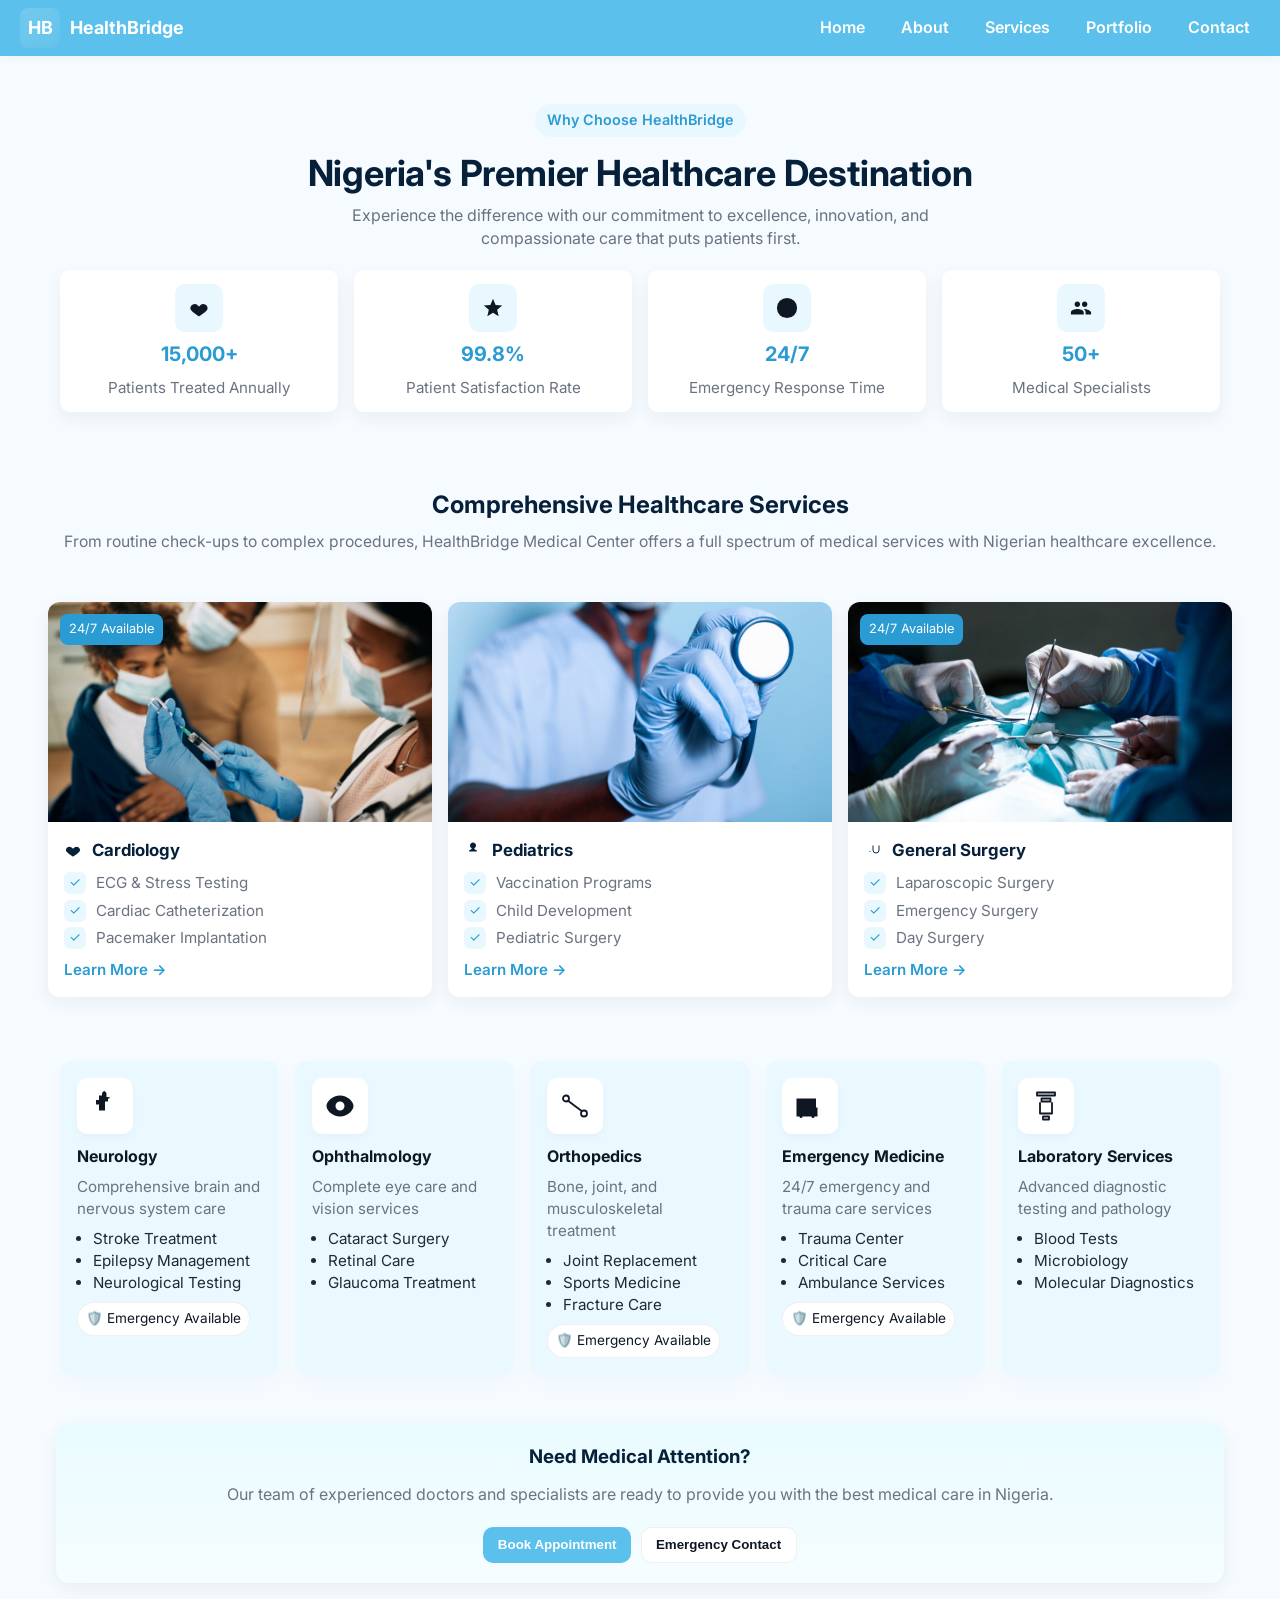
==== index.html @ b7eece18 "Add files via upload" ====
<!DOCTYPE html>
<html lang="en">
<head>
  <meta charset="utf-8" />
  <meta name="viewport" content="width=device-width,initial-scale=1" />
  <title>HealthBridge</title>
  <link href="https://fonts.googleapis.com/css2?family=Inter:wght@300;400;600;700&display=swap" rel="stylesheet">
  <style>
    /* ===========================
       Root variables - change colors/sizes here to theme the whole page
       =========================== */
    :root{
      --bg: #f6fbff;                /* page background color (soft white/blue) */
      --card-bg: #ffffff;           /* card backgrounds */
      --muted: #6b7280;             /* muted paragraph text */
      --accent: #5bc0eb;            /* sky-blue accent used across the site */
      --accent-600: #2b9bd3;        /* slightly darker accent for hover states */
      --soft: #e9f8ff;              /* subtle tint used for icon backgrounds */
      --radius: 12px;               /* border radius for cards & inputs */
      --max-width: 1200px;          /* main content max width */
      --container-padding: 1.25rem; /* consistent horizontal padding (20px) */
      --shadow: 0 6px 18px rgba(22,32,50,0.06); /* gentle card shadow */
    }

    /* ===========================
       Global Resets & Base Styles
       Reset margins, set font, basic elements
       =========================== */
    * { box-sizing: border-box; } /* include padding & border in element width calculation */
    html, body { height: 100%; }  /* ensure full-height elements can work if needed */

    body {
      margin: 0;                                 /* remove browser default margin */
      font-family: "Inter", Arial, sans-serif;   /* set a clean UI font */
      background: var(--bg);                     /* soft background color */
      color: #0f1724;                            /* default text color */
      -webkit-font-smoothing: antialiased;       /* nicer font rendering */
      -moz-osx-font-smoothing: grayscale;
      line-height: 1.45;                         /* comfortable line height */
      font-size: 16px;                           /* base font size */
    }

    img { display: block; max-width: 100%; height: auto; } /* image sizing rules */

    a { color: inherit; text-decoration: none; } /* links inherit text color unless styled */

    /* ===========================
       Header / Navbar styles — mobile-first
       =========================== */
    .header{
      background: var(--accent);                       /* full-width header background */
      color: #fff;                                     /* header text color */
      display: flex;                                   /* use flexbox for layout */
      align-items: center;                             /* vertically center items */
      justify-content: space-between;                  /* space between brand and nav button */
      padding: 0.5rem var(--container-padding);        /* top-bottom and left-right padding */
      position: sticky;                                /* keeps header on top while scrolling */
      top: 0;
      z-index: 50;                                     /* above other content */
      box-shadow: 0 2px 8px rgba(43,155,211,0.06);     /* subtle header shadow */
    }

    /* Site brand (logo + name) */
    .site-brand {
      display: flex;
      align-items: center;
      gap: 0.6rem;             /* small gap between brand mark and name */
      font-weight: 700;
      font-size: 1.125rem;
    }

    /* small square brand mark with "HB" initials */
    .brand-mark {
      width: 40px;
      height: 40px;
      border-radius: 8px;
      background: linear-gradient(135deg, rgba(255,255,255,0.15), rgba(255,255,255,0.06));
      display: flex;
      align-items: center;
      justify-content: center;
      font-weight: 700;
      color: #fff;
      box-shadow: inset 0 -2px 6px rgba(0,0,0,0.02);
    }

    /* Mobile nav toggle (hamburger) */
    .nav-toggle {
      background: transparent;
      border: 0;
      color: #fff;
      font-size: 1.45rem;
      display: block; /* visible on mobile, hidden on desktop via media query */
      cursor: pointer;
      padding: 8px;
    }

    /* Nav list for mobile: initially hidden, becomes visible when .show is added */
    .nav-list {
      list-style: none;
      margin: 0;
      padding: 0;
      display: flex;
      flex-direction: column;           /* stack links vertically on mobile */
      gap: 0.25rem;
      position: absolute;               /* remove from document flow */
      right: 0;
      top: 64px;                        /* below header */
      width: 100%;                      /* fill width on small devices */
      background: var(--accent);        /* match header color for a coherent mobile menu */
      padding: 0.75rem var(--container-padding);
      border-top-left-radius: 12px;     /* rounded top corners for the dropdown */
      border-top-right-radius: 12px;
      transform-origin: top right;      /* transform origin if you animate later */
      box-shadow: 0 10px 30px rgba(11,89,121,0.08);
      display: none;                    /* hidden until toggle activates it */
    }
    .nav-list.show { display: flex; }   /* utility class toggled via JS to show the menu */

    .nav-item a {
      display: block;
      color: #fff;
      text-decoration: none;
      padding: 10px 12px;
      border-radius: 8px;               /* rounded clickable area */
      font-weight: 600;
    }
    /* hover & focus styles for nav links for better UX */
    .nav-item a:hover,
    .nav-item a:focus {
      background: rgba(255,255,255,0.08);
      outline: none;
    }

    /* Desktop styles (min-width:768px) - show links inline and hide the hamburger */
    @media (min-width: 768px) {
      .nav-toggle { display: none; }   /* hide hamburger on larger screens */
      .nav-list {
        position: static;              /* participate in normal flow */
        display: flex !important;      /* force display (overrides mobile none) */
        flex-direction: row;           /* show links inline */
        background: transparent;       /* transparent to show header background */
        gap: 1rem;                     /* spacing between links on desktop */
        padding: 0;
        width: auto;
        box-shadow: none;
      }
      .nav-item a {
        color: #fff;
        padding: 8px 10px;
      }
    }

    /* ===========================
       Intro / Hero Section with Stats
       =========================== */
    /* container-wide keeps content centered and constrained */
    .container-wide {
      max-width: var(--max-width);
      margin: 0 auto;
      padding: 0 var(--container-padding);
    }

    .intro {
      max-width: var(--max-width);
      margin: 1.25rem auto;           /* vertical spacing around intro */
      padding: 1.25rem;
      text-align: center;             /* center text in hero area */
      padding-top: 1.75rem;
    }

    .kicker {
      display: inline-block;
      background: var(--soft);
      color: var(--accent-600);
      padding: 6px 12px;
      border-radius: 999px;          /* pill style */
      font-size: 0.9rem;
      font-weight: 600;
      margin-bottom: 0.5rem;
    }

    .intro h1 {
      margin: 0.5rem 0 0.6rem 0;
      font-size: 1.75rem;
      line-height: 1.15;
      letter-spacing: -0.2px;
      color: #07203a;
    }

    .lead {
      color: var(--muted);
      margin: 0 auto 1.25rem auto;
      max-width: 62ch;               /* control line length for readability */
      font-size: 1rem;
    }

    /* Stats grid: responsive, uses auto-fit for flexible columns */
    .stats {
      display: grid;
      grid-template-columns: repeat(auto-fit, minmax(130px, 1fr));
      gap: 1rem;
      margin-top: 1rem;
      align-items: stretch;
    }

    .stat {
      background: var(--card-bg);
      border-radius: 10px;
      padding: 0.85rem;
      box-shadow: var(--shadow);
      display: flex;
      flex-direction: column;
      align-items: center;
      gap: 0.5rem;
    }

    .stat-icon {
      width: 48px;
      height: 48px;
      background: var(--soft);
      display: flex;
      align-items: center;
      justify-content: center;
      border-radius: 10px;
      font-size: 1.25rem;
      /* icons will be inline SVGs inside the HTML */
    }

    .stat h3 {
      margin: 0;
      color: var(--accent-600);
      font-size: 1.25rem;
    }

    .stat p { margin: 0; color: var(--muted); font-size: 0.95rem; }

    /* ===========================
       Services section: big cards with images
       =========================== */
    .services-section {
      background: transparent;
      padding: 2rem 1.25rem;
    }
    .services-inner {
      max-width: var(--max-width);
      margin: 0 auto;
      display: flex;
      flex-direction: column;
      gap: 1.25rem;
      padding: 0 0.5rem;
    }

    .section-title { text-align: center; margin-bottom: 0.75rem; }
    .section-title h2 { margin: 0.25rem 0 0.5rem; font-size: 1.5rem; color: #07203a; }
    .section-title .sub { color: var(--muted); font-size: 0.98rem; }

    /* Grid of service cards: responsive with min width 260px */
    .service-cards {
      display: grid;
      grid-template-columns: repeat(auto-fit, minmax(260px, 1fr));
      gap: 1rem;
      align-items: stretch;
      margin-top: 1rem;
    }

    /* Each service card */
    .service-card {
      background: var(--card-bg);
      border-radius: var(--radius);
      overflow: hidden;
      box-shadow: var(--shadow);
      transition: transform 260ms ease, box-shadow 260ms ease;
      display: flex;
      flex-direction: column;
    }
    .service-card:hover {
      transform: translateY(-6px); /* lift effect on hover */
      box-shadow: 0 18px 38px rgba(2,22,52,0.06);
    }

    /* media area (image) */
    .media {
      width: 100%;
      height: 180px;
      background: #ddd;
      overflow: hidden;            /* ensures the image doesn't overflow the container */
      position: relative;         /* to position overlay tags inside */
    }
    .media img {
      width: 100%;
      height: 100%;
      object-fit: cover;          /* ensures cover behavior without distortion */
      display: block;
    }

    /* small tag overlay on top-left of images (e.g., "24/7 Available") */
    .tag {
      position: absolute;
      margin: 12px;
      padding: 6px 9px;
      background: var(--accent-600);
      color: white;
      border-radius: 8px;
      font-size: 0.8rem;
      box-shadow: 0 6px 20px rgba(43,155,211,0.12);
    }

    .content {
      padding: 1rem;
      display: flex;
      flex-direction: column;
      gap: 0.6rem;
      flex: 1;                     /* ensures CTA area sits at bottom if content grows */
    }

    .service-card h3 {
      margin: 0;
      font-size: 1.05rem;
      display: flex;
      align-items: center;
      gap: 0.6rem;
      color: #07203a;
    }

    .service-card ul {
      margin: 0;
      padding-left: 0;
      list-style: none;
      color: var(--muted);
      display: flex;
      flex-direction: column;
      gap: 0.35rem;
      font-size: 0.95rem;
    }

    /* custom bullet boxes on the left of each feature */
    .service-card ul li {
      display: flex;
      gap: 0.6rem;
      align-items: flex-start;
    }

    /* bullet style (icon background) */
    .bullet {
      min-width: 22px;
      height: 22px;
      border-radius: 6px;
      background: var(--soft);
      display: inline-flex;
      align-items: center;
      justify-content: center;
      font-size: 0.85rem;
      color: var(--accent-600);
    }

    .cta {
      margin-top: auto;            /* push CTA to bottom of card when space allows */
      display: flex;
      gap: 0.6rem;
      align-items: center;
    }

    .btn-link {
      display: inline-flex;
      align-items: center;
      gap: 0.45rem;
      text-decoration: none;
      color: var(--accent-600);
      font-weight: 600;
      font-size: 0.95rem;
    }

    .btn-primary {
      background: var(--accent);
      border: 0;
      color: white;
      padding: 0.6rem 0.9rem;
      border-radius: 10px;
      cursor: pointer;
      font-weight: 600;
    }
    .btn-primary:hover { background: var(--accent-600); }

    /* ===========================
       Specialty small cards grid
       =========================== */
    .specialties {
      max-width: var(--max-width);
      margin: 2rem auto;
      padding: 0 1.25rem;
      display: grid;
      grid-template-columns: repeat(auto-fit, minmax(200px, 1fr));
      gap: 1rem;
    }

    .specialty-card {
      background: #eaf9ff;
      border-radius: 12px;
      padding: 1.05rem;
      text-align: left;
      box-shadow: 0 8px 20px rgba(11,89,121,0.03);
      transition: transform 200ms ease;
      display: flex;
      flex-direction: column;
      gap: 0.5rem;
    }
    .specialty-card:hover { transform: translateY(-4px); }

    .spec-icon {
      width: 56px;
      height: 56px;
      border-radius: 10px;
      background: #ffffff;
      display: flex;
      align-items: center;
      justify-content: center;
      font-size: 1.25rem;
      box-shadow: 0 4px 10px rgba(0,0,0,0.03);
      margin-bottom: 0.2rem;
    }

    .specialty-card h4 { margin: 0; font-size: 1rem; }
    .specialty-card p { margin: 0; color: var(--muted); font-size: 0.95rem; }
    .specialty-card ul { margin: 0; padding-left: 1rem; color: #1f2937; font-size: 0.95rem; }

    .badge {
      display: inline-block;
      padding: 6px 8px;
      background: #fff;
      border-radius: 999px;
      border: 1px solid rgba(0,0,0,0.06);
      font-size: 0.85rem;
      color: #0f1724;
    }

    /* ===========================
       CTA (Need Medical Attention) section
       =========================== */
    .cta-section {
      margin: 2rem auto 3rem auto;
      max-width: var(--max-width);
      padding: 1rem;
    }

    .cta-box {
      background: linear-gradient(180deg, #e9fbff, #f6fdff);
      border-radius: 14px;
      padding: 1.25rem;
      display: flex;
      flex-direction: column;
      align-items: center;
      text-align: center;
      gap: 0.8rem;
      box-shadow: var(--shadow);
    }

    .cta-box h3 { margin: 0; color: #07203a; }
    .cta-box p { margin: 0; color: var(--muted); }

    .cta-actions { display: flex; gap: 0.6rem; margin-top: 0.5rem; flex-wrap: wrap; }

    .btn-secondary {
      background: #fff;
      border: 1px solid rgba(0,0,0,0.06);
      padding: 0.6rem 0.9rem;
      border-radius: 10px;
      cursor: pointer;
      color: #0f1724;
      font-weight: 600;
    }

    /* ===========================
       Responsive tweaks for larger and smaller devices
       =========================== */
    @media (min-width: 1024px) {
      .intro h1 { font-size: 2.25rem; }
      .service-card .media { height: 220px; }
      .specialties { grid-template-columns: repeat(5, 1fr); } /* more columns on large screens */
    }

    @media (max-width: 420px) {
      :root { --container-padding: 0.75rem; }
      .intro h1 { font-size: 1.45rem; }
      .service-card .media { height: 150px; }
    }

    /* small utility for screen-reader only text */
    .sr-only {
      position: absolute;
      width: 1px;
      height: 1px;
      padding: 0;
      margin: -1px;
      overflow: hidden;
      clip: rect(0,0,0,0);
      white-space: nowrap;
      border: 0;
    }

  </style>
</head>
<body>
  <!--
    BODY START
    We'll now build the page structure with inline comments that explain each line.
  -->

  <!-- ===== Header / Navbar ===== -->
  <header class="header" role="banner">
    <!-- brand: mark + name -->
    <div class="site-brand" aria-label="HealthBridge">
      <!-- small square with initials (visual brand mark) -->
      <div class="brand-mark" aria-hidden="true">HB</div>
      <!-- actual brand text -->
      <div class="brand-name">HealthBridge</div>
    </div>

    <!--
      Mobile nav toggle:
      - button toggles the .show class on the navigation list below
      - aria-expanded is updated by JavaScript for accessibility
    -->
    <button class="nav-toggle" id="navToggle" aria-expanded="false" aria-controls="mainNav" aria-label="Toggle navigation">
      <!-- visually simple hamburger (kept as text for accessibility) -->
      ☰
    </button>

    <!-- main navigation (links) -->
    <nav id="mainNav" role="navigation" aria-label="Main navigation">
      <!-- nav-list is hidden on mobile until .show is applied -->
      <ul class="nav-list" id="navList">
        <li class="nav-item"><a href="#">Home</a></li>
        <li class="nav-item"><a href="#">About</a></li>
        <li class="nav-item"><a href="#">Services</a></li>
        <li class="nav-item"><a href="#">Portfolio</a></li>
        <li class="nav-item"><a href="#">Contact</a></li>
      </ul>
    </nav>
  </header>
  <!-- end header -->

  <!-- ===== Main content ===== -->
  <main>
    <!--
      Intro / Hero section:
      - container-wide centers content and limits width
      - kicker is a small label above the main heading
    -->
    <section class="intro container-wide" aria-labelledby="introHeading">
      <!-- short label above the heading -->
      <span class="kicker">Why Choose HealthBridge</span>

      <!-- main heading (id used for aria-labelledby) -->
      <h1 id="introHeading">Nigeria's Premier Healthcare Destination</h1>

      <!-- small descriptive paragraph -->
      <p class="lead">
        Experience the difference with our commitment to excellence, innovation,
        and compassionate care that puts patients first.
      </p>

      <!--
        Stats grid: each .stat is a small card with icon, big number, and label
        Inline SVG icons are used to match the accent color:
        - svg fill/stroke is set to currentColor where appropriate, so CSS color rules apply.
      -->
      <div class="stats" aria-hidden="false">

        <!-- STAT 1: Patients Treated Annually -->
        <div class="stat" role="group" aria-label="Patients Treated Annually">
          <div class="stat-icon" aria-hidden="true">
            <!-- Heart SVG icon (filled) — color matches container text color -->
            <svg width="22" height="22" viewBox="0 0 24 24" fill="none" xmlns="http://www.w3.org/2000/svg" aria-hidden="true">
              <path d="M12 21s-7-4.35-9-7.2C1.85 11.73 3.3 7.5 7.5 7.5c1.95 0 3.1 1.4 4.5 2.88C13.4 8.9 14.55 7.5 16.5 7.5 20.7 7.5 22.15 11.73 21 13.8 19 16.65 12 21 12 21z" fill="currentColor"></path>
            </svg>
          </div>
          <!-- number -->
          <h3>15,000+</h3>
          <!-- label -->
          <p>Patients Treated Annually</p>
        </div>

        <!-- STAT 2: Patient Satisfaction -->
        <div class="stat" role="group" aria-label="Patient satisfaction rate">
          <div class="stat-icon" aria-hidden="true">
            <!-- Star SVG -->
            <svg width="22" height="22" viewBox="0 0 24 24" fill="none" xmlns="http://www.w3.org/2000/svg" aria-hidden="true">
              <path d="M12 17.27L18.18 21l-1.64-7.03L22 9.24l-7.19-.61L12 2 9.19 8.63 2 9.24l5.46 4.73L5.82 21z" fill="currentColor"></path>
            </svg>
          </div>
          <h3>99.8%</h3>
          <p>Patient Satisfaction Rate</p>
        </div>

        <!-- STAT 3: Emergency Response -->
        <div class="stat" role="group" aria-label="Emergency response time">
          <div class="stat-icon" aria-hidden="true">
            <!-- Clock/Time SVG -->
            <svg width="22" height="22" viewBox="0 0 24 24" fill="none" xmlns="http://www.w3.org/2000/svg" aria-hidden="true">
              <path d="M12 1a11 11 0 100 22 11 11 0 000-22zm1 12.41V7h-2v6l5 3 1-1.66-4-2.93z" fill="currentColor"></path>
            </svg>
          </div>
          <h3>24/7</h3>
          <p>Emergency Response Time</p>
        </div>

        <!-- STAT 4: Medical Specialists -->
        <div class="stat" role="group" aria-label="Medical specialists">
          <div class="stat-icon" aria-hidden="true">
            <!-- Users / people SVG -->
            <svg width="22" height="22" viewBox="0 0 24 24" fill="none" xmlns="http://www.w3.org/2000/svg" aria-hidden="true">
              <path d="M16 11c1.66 0 2.99-1.34 2.99-3S17.66 5 16 5s-3 1.34-3 3 1.34 3 3 3zM8 11c1.66 0 2.99-1.34 2.99-3S9.66 5 8 5 5 6.34 5 8s1.34 3 3 3zm0 2c-2.33 0-7 1.17-7 3.5V19h14v-2.5C15 14.17 10.33 13 8 13zm8 0c-.29 0-.62.02-.97.05 1.16.84 1.97 1.96 1.97 3.45V19h6v-2.5C22 14.17 17.33 13 16 13z" fill="currentColor"></path>
            </svg>
          </div>
          <h3>50+</h3>
          <p>Medical Specialists</p>
        </div>

      </div><!-- end stats -->
    </section><!-- end intro -->

    <!-- ===== Services Section ===== -->
    <section class="services-section">
      <!-- inner wrapper to center and constrain width -->
      <div class="services-inner">
        <div class="section-title">
          <h2>Comprehensive Healthcare Services</h2>
          <div class="sub">From routine check-ups to complex procedures, HealthBridge Medical Center offers a full spectrum of medical services with Nigerian healthcare excellence.</div>
        </div>

        <!--
          service-cards:
          - each card is an article (semantic)
          - media (image) sits on top and content under it
        -->
        <div class="service-cards" aria-label="Primary services">

          <!-- CARD 1: Cardiology -->
          <article class="service-card" aria-labelledby="srv1-title">
            <!-- media area with image (position:relative so tag overlays) -->
            <div class="media">
              <!-- small overlay tag on top-left of the image -->
              <div class="tag" aria-hidden="true">24/7 Available</div>

              <!-- image: replace src with a proper path; alt is descriptive -->
              <img src="images/closeup-doctor-using-syringe-preparing-medicine-child-during-coronavirus-pandemic-870x580.jpg"
                   alt="Medical professional preparing a syringe" />
            </div>

            <!-- content area -->
            <div class="content">
              <!-- heading with inline SVG heart icon that inherits color -->
              <h3 id="srv1-title">
                <!-- small inline SVG icon (styled by CSS color if needed) -->
                <svg width="18" height="18" viewBox="0 0 24 24" fill="none" style="flex-shrink:0" aria-hidden="true">
                  <path d="M12 21s-7-4.35-9-7.2C1.85 11.73 3.3 7.5 7.5 7.5c1.95 0 3.1 1.4 4.5 2.88C13.4 8.9 14.55 7.5 16.5 7.5 20.7 7.5 22.15 11.73 21 13.8 19 16.65 12 21 12 21z" fill="currentColor"></path>
                </svg>
                Cardiology
              </h3>

              <!-- list of features -->
              <ul>
                <li><span class="bullet">✓</span> ECG &amp; Stress Testing</li>
                <li><span class="bullet">✓</span> Cardiac Catheterization</li>
                <li><span class="bullet">✓</span> Pacemaker Implantation</li>
              </ul>

              <!-- call to action (link) -->
              <div class="cta">
                <a class="btn-link" href="#">Learn More →</a>
              </div>
            </div><!-- end content -->
          </article><!-- end service-card -->

          <!-- CARD 2: Pediatrics -->
          <article class="service-card" aria-labelledby="srv2-title">
            <div class="media">
              <img src="images/close-up-african-american-hand-holding-stethoscope-870x580.jpg"
                   alt="Pediatrician holding a stethoscope" />
            </div>

            <div class="content">
              <h3 id="srv2-title">
                <!-- baby icon (inline svg) -->
                <svg width="18" height="18" viewBox="0 0 24 24" fill="none" aria-hidden="true">
                  <path d="M12 2C9.79 2 8 3.79 8 6c0 1.64.99 3.03 2.4 3.67C10.15 11.12 8.45 12 7 12v2h10v-2c-1.45 0-3.15-.88-3.4-2.33C15.01 9.03 16 7.64 16 6c0-2.21-1.79-4-4-4z" fill="currentColor"></path>
                </svg>
                Pediatrics
              </h3>

              <ul>
                <li><span class="bullet">✓</span> Vaccination Programs</li>
                <li><span class="bullet">✓</span> Child Development</li>
                <li><span class="bullet">✓</span> Pediatric Surgery</li>
              </ul>

              <div class="cta">
                <a class="btn-link" href="#">Learn More →</a>
              </div>
            </div>
          </article>

          <!-- CARD 3: General Surgery -->
          <article class="service-card" aria-labelledby="srv3-title">
            <div class="media">
              <div class="tag" aria-hidden="true">24/7 Available</div>
              <img src="images/surgeons-performing-operation-operation-room-768x512.jpg"
                   alt="Surgeons performing an operation" />
            </div>

            <div class="content">
              <h3 id="srv3-title">
                <!-- stethoscope icon -->
                <svg width="18" height="18" viewBox="0 0 24 24" fill="none" aria-hidden="true">
                  <path d="M20 6v6a4 4 0 01-4 4 4 4 0 01-4-4V6" stroke="currentColor" stroke-width="1.3" fill="none"></path>
                  <path d="M8 14h.01" stroke="currentColor" stroke-width="1.3" stroke-linecap="round"></path>
                </svg>
                General Surgery
              </h3>

              <ul>
                <li><span class="bullet">✓</span> Laparoscopic Surgery</li>
                <li><span class="bullet">✓</span> Emergency Surgery</li>
                <li><span class="bullet">✓</span> Day Surgery</li>
              </ul>

              <div class="cta">
                <a class="btn-link" href="#">Learn More →</a>
              </div>
            </div>
          </article>

        </div>
      </div>
    </section>

    <!-- ===== Specialties: small cards grid ===== -->
    <section class="specialties" aria-label="Specialties">
      <!-- NEUROLOGY -->
      <div class="specialty-card">
        <div class="spec-icon" aria-hidden="true">
          <!-- brain icon SVG -->
          <svg width="36" height="36" viewBox="0 0 24 24" fill="none" aria-hidden="true">
            <path d="M12 2c-1.1 0-2 .9-2 2v1H8v3H6v3h2v4h4v-6h2v-2h1V6h-2V4c0-1.1-.9-2-2-2z" fill="currentColor"></path>
          </svg>
        </div>
        <h4>Neurology</h4>
        <p>Comprehensive brain and nervous system care</p>
        <ul>
          <li>Stroke Treatment</li>
          <li>Epilepsy Management</li>
          <li>Neurological Testing</li>
        </ul>
        <div><span class="badge">🛡️ Emergency Available</span></div>
      </div>

      <!-- OPHTHALMOLOGY -->
      <div class="specialty-card">
        <div class="spec-icon" aria-hidden="true">
          <!-- eye icon SVG -->
          <svg width="36" height="36" viewBox="0 0 24 24" fill="none" aria-hidden="true">
            <path d="M12 5c-5 0-9 4-9 7s4 7 9 7 9-4 9-7-4-7-9-7zm0 10a3 3 0 110-6 3 3 0 010 6z" fill="currentColor"></path>
          </svg>
        </div>
        <h4>Ophthalmology</h4>
        <p>Complete eye care and vision services</p>
        <ul>
          <li>Cataract Surgery</li>
          <li>Retinal Care</li>
          <li>Glaucoma Treatment</li>
        </ul>
      </div>

      <!-- ORTHOPEDICS -->
      <div class="specialty-card">
        <div class="spec-icon" aria-hidden="true">
          <!-- bone icon SVG (simple) -->
          <svg width="36" height="36" viewBox="0 0 24 24" fill="none" aria-hidden="true">
            <path d="M4 7a2 2 0 114 0 2 2 0 11-4 0zm12 10a2 2 0 114 0 2 2 0 11-4 0zM8 9l8 6" stroke="currentColor" stroke-width="1.2" stroke-linecap="round" stroke-linejoin="round"></path>
          </svg>
        </div>
        <h4>Orthopedics</h4>
        <p>Bone, joint, and musculoskeletal treatment</p>
        <ul>
          <li>Joint Replacement</li>
          <li>Sports Medicine</li>
          <li>Fracture Care</li>
        </ul>
        <div><span class="badge">🛡️ Emergency Available</span></div>
      </div>

      <!-- EMERGENCY MEDICINE -->
      <div class="specialty-card">
        <div class="spec-icon" aria-hidden="true">
          <!-- ambulance icon SVG -->
          <svg width="36" height="36" viewBox="0 0 24 24" fill="none" aria-hidden="true">
            <path d="M3 13h13v-6H3v6zm0 0v6h2a1 1 0 002 0h6a1 1 0 002 0h2v-6H3z" fill="currentColor"></path>
          </svg>
        </div>
        <h4>Emergency Medicine</h4>
        <p>24/7 emergency and trauma care services</p>
        <ul>
          <li>Trauma Center</li>
          <li>Critical Care</li>
          <li>Ambulance Services</li>
        </ul>
        <div><span class="badge">🛡️ Emergency Available</span></div>
      </div>

      <!-- LABORATORY -->
      <div class="specialty-card">
        <div class="spec-icon" aria-hidden="true">
          <!-- microscope icon SVG -->
          <svg width="36" height="36" viewBox="0 0 24 24" fill="none" aria-hidden="true">
            <path d="M6 3h12v2H6zM10 21h4v-2h-4zM9 7h6v2H9zM8 10v7h8v-7" stroke="currentColor" stroke-width="1.2" stroke-linecap="round" stroke-linejoin="round"></path>
          </svg>
        </div>
        <h4>Laboratory Services</h4>
        <p>Advanced diagnostic testing and pathology</p>
        <ul>
          <li>Blood Tests</li>
          <li>Microbiology</li>
          <li>Molecular Diagnostics</li>
        </ul>
      </div>
    </section>

    <!-- ===== CTA Section ===== -->
    <section class="cta-section container-wide" aria-labelledby="ctaHeading">
      <div class="cta-box" role="region" aria-labelledby="ctaHeading">
        <h3 id="ctaHeading">Need Medical Attention?</h3>
        <p>Our team of experienced doctors and specialists are ready to provide you with the best medical care in Nigeria.</p>
        <div class="cta-actions">
          <!-- Book appointment primary action -->
          <button class="btn-primary" type="button">Book Appointment</button>
          <!-- Emergency contact secondary action -->
          <button class="btn-secondary" type="button">Emergency Contact</button>
        </div>
      </div>
    </section>

  </main><!-- end main -->

  <!-- ===== Small JS: nav toggle + behavior ===== -->
  <script>
    (function() {
      // get references to the toggle button and the nav list
      const toggle = document.getElementById('navToggle');
      const navList = document.getElementById('navList');

      // A: Toggle the mobile nav when the hamburger is clicked
      toggle.addEventListener('click', function() {
        // toggle the 'show' class which switches the nav's display
        const isOpen = navList.classList.toggle('show');
        // update accessibility attribute
        toggle.setAttribute('aria-expanded', isOpen ? 'true' : 'false');
      });

      // B: Close the mobile nav automatically if the window is resized to desktop
      window.addEventListener('resize', () => {
        if (window.innerWidth >= 768) {
          if (navList.classList.contains('show')) {
            navList.classList.remove('show');
            toggle.setAttribute('aria-expanded', 'false');
          }
        }
      });

      // C: Close the menu when clicking outside the header on small screens
      document.addEventListener('click', (e) => {
        if (window.innerWidth < 768) {
          const target = e.target;
          // if click is outside the header and menu is open, close it
          if (!target.closest('.header') && navList.classList.contains('show')) {
            navList.classList.remove('show');
            toggle.setAttribute('aria-expanded', 'false');
          }
        }
      });
    })();
  </script>

  <!--
    Notes for you:
    - To change the accent color, update --accent and --accent-600 in :root.
    - To use Flaticon PNGs instead of the inline SVGs: replace the inline SVG tag with:
        <img src="https://cdn-icons-png.flaticon.com/512/ID/ICON.png" alt="...">
      but inline SVGs let you recolor via CSS easily (they inherit color).
    - Image files (src="images/...") should exist relative to this HTML file or be updated to absolute URLs.
    - If you want every tiny line explained further, tell me which area (HTML, CSS, or JS) and I'll expand that section even more.
  -->
</body>
</html>
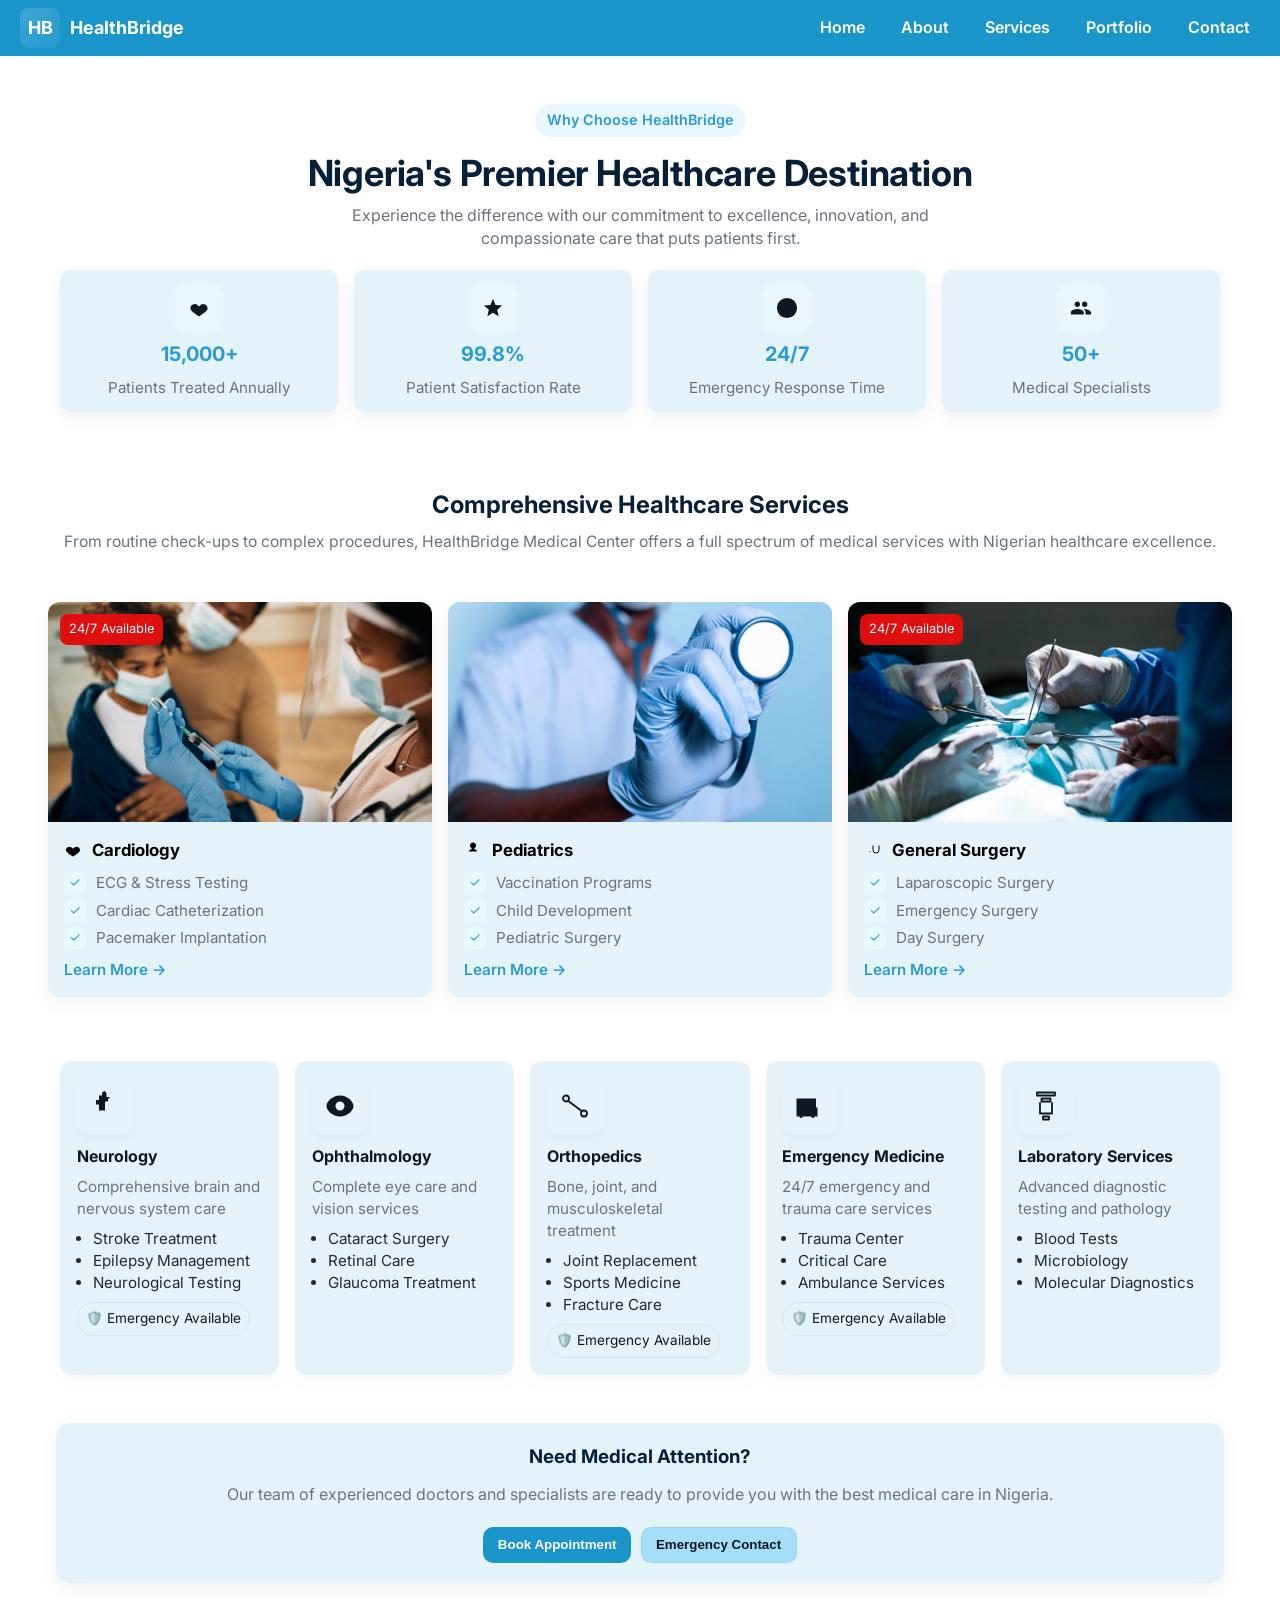
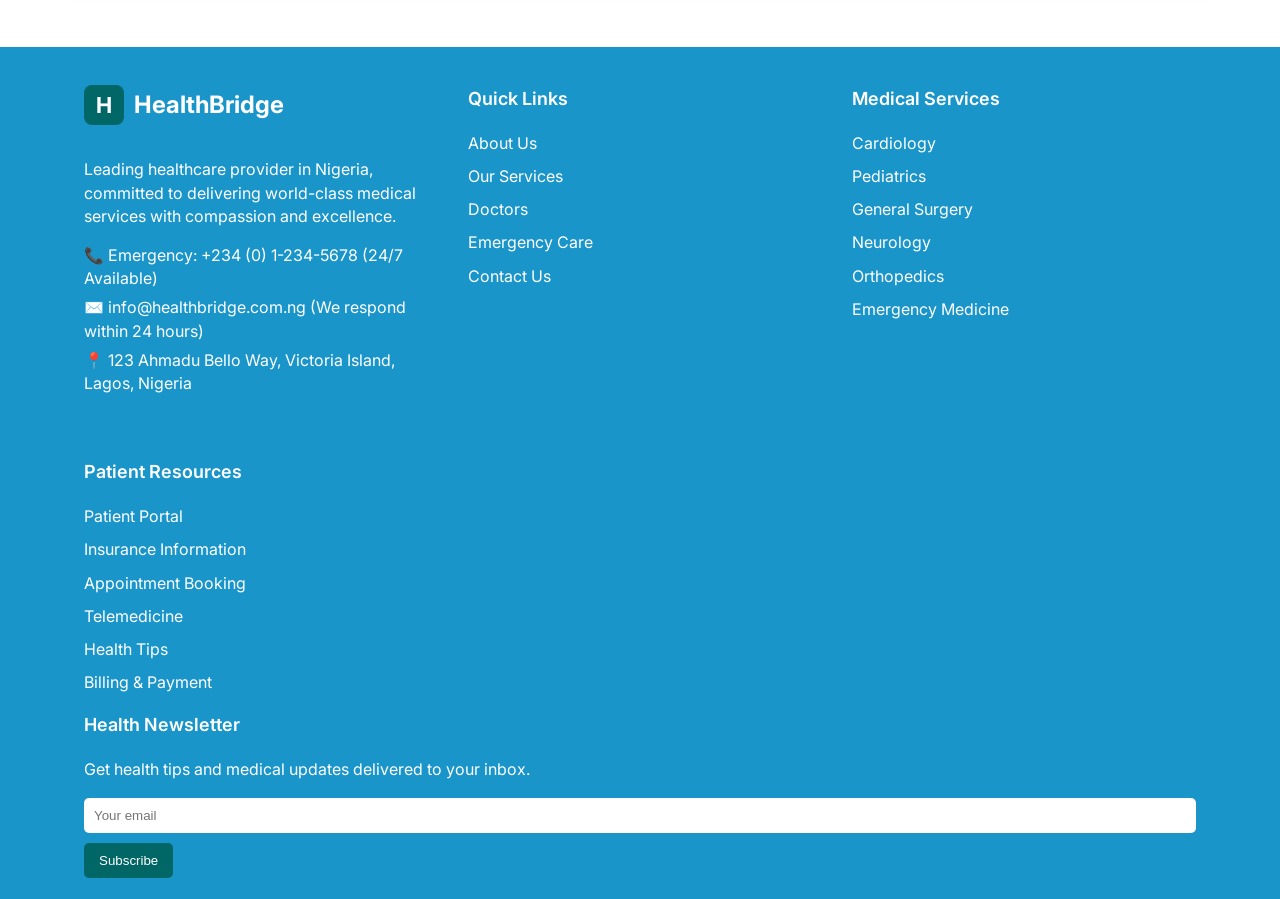
==== commit c37d7b91: "Update index.html" ====
--- a/index.html
+++ b/index.html
@@ -10,10 +10,10 @@
        Root variables - change colors/sizes here to theme the whole page
        =========================== */
     :root{
-      --bg: #f6fbff;                /* page background color (soft white/blue) */
+      --bg: white;                /* page background color (soft white/blue) */
       --card-bg: #ffffff;           /* card backgrounds */
       --muted: #6b7280;             /* muted paragraph text */
-      --accent: #5bc0eb;            /* sky-blue accent used across the site */
+      --accent: #1a95ca;            /* sky-blue accent used across the site */
       --accent-600: #2b9bd3;        /* slightly darker accent for hover states */
       --soft: #e9f8ff;              /* subtle tint used for icon backgrounds */
       --radius: 12px;               /* border radius for cards & inputs */
@@ -204,7 +204,7 @@
     }
 
     .stat {
-      background: var(--card-bg);
+      background-color: #e4f3fa;
       border-radius: 10px;
       padding: 0.85rem;
       box-shadow: var(--shadow);
@@ -265,7 +265,7 @@
 
     /* Each service card */
     .service-card {
-      background: var(--card-bg);
+      background-color: #e4f3fa;
       border-radius: var(--radius);
       overflow: hidden;
       box-shadow: var(--shadow);
@@ -300,6 +300,7 @@
       padding: 6px 9px;
       background: var(--accent-600);
       color: white;
+      background-color: rgb(224, 15, 15);
       border-radius: 8px;
       font-size: 0.8rem;
       box-shadow: 0 6px 20px rgba(43,155,211,0.12);
@@ -319,7 +320,7 @@
       display: flex;
       align-items: center;
       gap: 0.6rem;
-      color: #07203a;
+      color: black;
     }
 
     .service-card ul {
@@ -394,7 +395,7 @@
     }
 
     .specialty-card {
-      background: #eaf9ff;
+      background: #e4f3fa;
       border-radius: 12px;
       padding: 1.05rem;
       text-align: left;
@@ -410,7 +411,7 @@
       width: 56px;
       height: 56px;
       border-radius: 10px;
-      background: #ffffff;
+      background: #e4f3fa;
       display: flex;
       align-items: center;
       justify-content: center;
@@ -426,7 +427,6 @@
     .badge {
       display: inline-block;
       padding: 6px 8px;
-      background: #fff;
       border-radius: 999px;
       border: 1px solid rgba(0,0,0,0.06);
       font-size: 0.85rem;
@@ -443,7 +443,7 @@
     }
 
     .cta-box {
-      background: linear-gradient(180deg, #e9fbff, #f6fdff);
+      background-color: #e4f3fa;
       border-radius: 14px;
       padding: 1.25rem;
       display: flex;
@@ -460,7 +460,7 @@
     .cta-actions { display: flex; gap: 0.6rem; margin-top: 0.5rem; flex-wrap: wrap; }
 
     .btn-secondary {
-      background: #fff;
+      background-color: #a5def8;
       border: 1px solid rgba(0,0,0,0.06);
       padding: 0.6rem 0.9rem;
       border-radius: 10px;
@@ -497,6 +497,96 @@
       border: 0;
     }
 
+
+    footer {
+      display: flex;
+      flex-wrap: wrap;
+      justify-content: space-between;
+      padding: 1px 5%;
+      background-color: #1a95ca;
+      color: #fff;
+    }
+
+    .footer-section {
+      flex: 1 1 250px;
+      margin: 20px;
+    }
+
+    .footer-section h3 {
+      font-size: 18px;
+      margin-bottom: 20px;
+      font-weight: 600;
+    }
+
+    .footer-section ul {
+      list-style: none;
+      padding: 0;
+    }
+
+    .footer-section ul li {
+      margin-bottom: 10px;
+    }
+
+    .footer-section ul li a {
+      color: #fff;
+      text-decoration: none;
+      transition: 0.3s;
+    }
+
+    .footer-section ul li a:hover {
+      text-decoration: underline;
+    }
+
+    .logo {
+      display: flex;
+      align-items: center;
+      margin-bottom: 15px;
+    }
+
+    .logo span {
+      display: inline-block;
+      background: #006666;
+      color: #fff;
+      font-weight: bold;
+      font-size: 22px;
+      width: 40px;
+      height: 40px;
+      text-align: center;
+      line-height: 40px;
+      border-radius: 8px;
+      margin-right: 10px;
+    }
+
+    .contact-info p {
+      margin: 6px 0;
+    }
+
+    .newsletter input[type="email"] {
+      padding: 10px;
+      border: none;
+      border-radius: 5px;
+      width: 65%;
+      margin-right: 10px;
+    }
+
+    .newsletter button {
+      padding: 10px 15px;
+      border: none;
+      border-radius: 5px;
+      background: #006666;
+      color: white;
+      cursor: pointer;
+      transition: 0.3s;
+    }
+
+    .newsletter button:hover {
+      background: #004c4c;
+    }
+
+      .newsletter input[type="email"] {
+        width: 100%;
+        margin-bottom: 10px;
+      }
   </style>
 </head>
 <body>
@@ -839,7 +929,64 @@
       </div>
     </section>
 
+
   </main><!-- end main -->
+
+  <footer>
+    <div class="footer-section">
+      <div class="logo">
+        <span>H</span>
+        <h2>HealthBridge</h2>
+      </div>
+      <p>Leading healthcare provider in Nigeria, committed to delivering world-class medical services with compassion and excellence.</p>
+      <div class="contact-info">
+        <p>📞 Emergency: +234 (0) 1-234-5678 (24/7 Available)</p>
+        <p>✉️ info@healthbridge.com.ng (We respond within 24 hours)</p>
+        <p>📍 123 Ahmadu Bello Way, Victoria Island, Lagos, Nigeria</p>
+      </div>
+    </div>
+
+    <div class="footer-section">
+      <h3>Quick Links</h3>
+      <ul>
+        <li><a href="#">About Us</a></li>
+        <li><a href="#">Our Services</a></li>
+        <li><a href="#">Doctors</a></li>
+        <li><a href="#">Emergency Care</a></li>
+        <li><a href="#">Contact Us</a></li>
+      </ul>
+    </div>
+
+    <div class="footer-section">
+      <h3>Medical Services</h3>
+      <ul>
+        <li><a href="#">Cardiology</a></li>
+        <li><a href="#">Pediatrics</a></li>
+        <li><a href="#">General Surgery</a></li>
+        <li><a href="#">Neurology</a></li>
+        <li><a href="#">Orthopedics</a></li>
+        <li><a href="#">Emergency Medicine</a></li>
+      </ul>
+    </div>
+
+    <div class="footer-section">
+      <h3>Patient Resources</h3>
+      <ul>
+        <li><a href="#">Patient Portal</a></li>
+        <li><a href="#">Insurance Information</a></li>
+        <li><a href="#">Appointment Booking</a></li>
+        <li><a href="#">Telemedicine</a></li>
+        <li><a href="#">Health Tips</a></li>
+        <li><a href="#">Billing & Payment</a></li>
+      </ul>
+      <div class="newsletter">
+        <h3>Health Newsletter</h3>
+        <p>Get health tips and medical updates delivered to your inbox.</p>
+        <input type="email" placeholder="Your email">
+        <button>Subscribe</button>
+      </div>
+    </div>
+  </footer>
 
   <!-- ===== Small JS: nav toggle + behavior ===== -->
   <script>
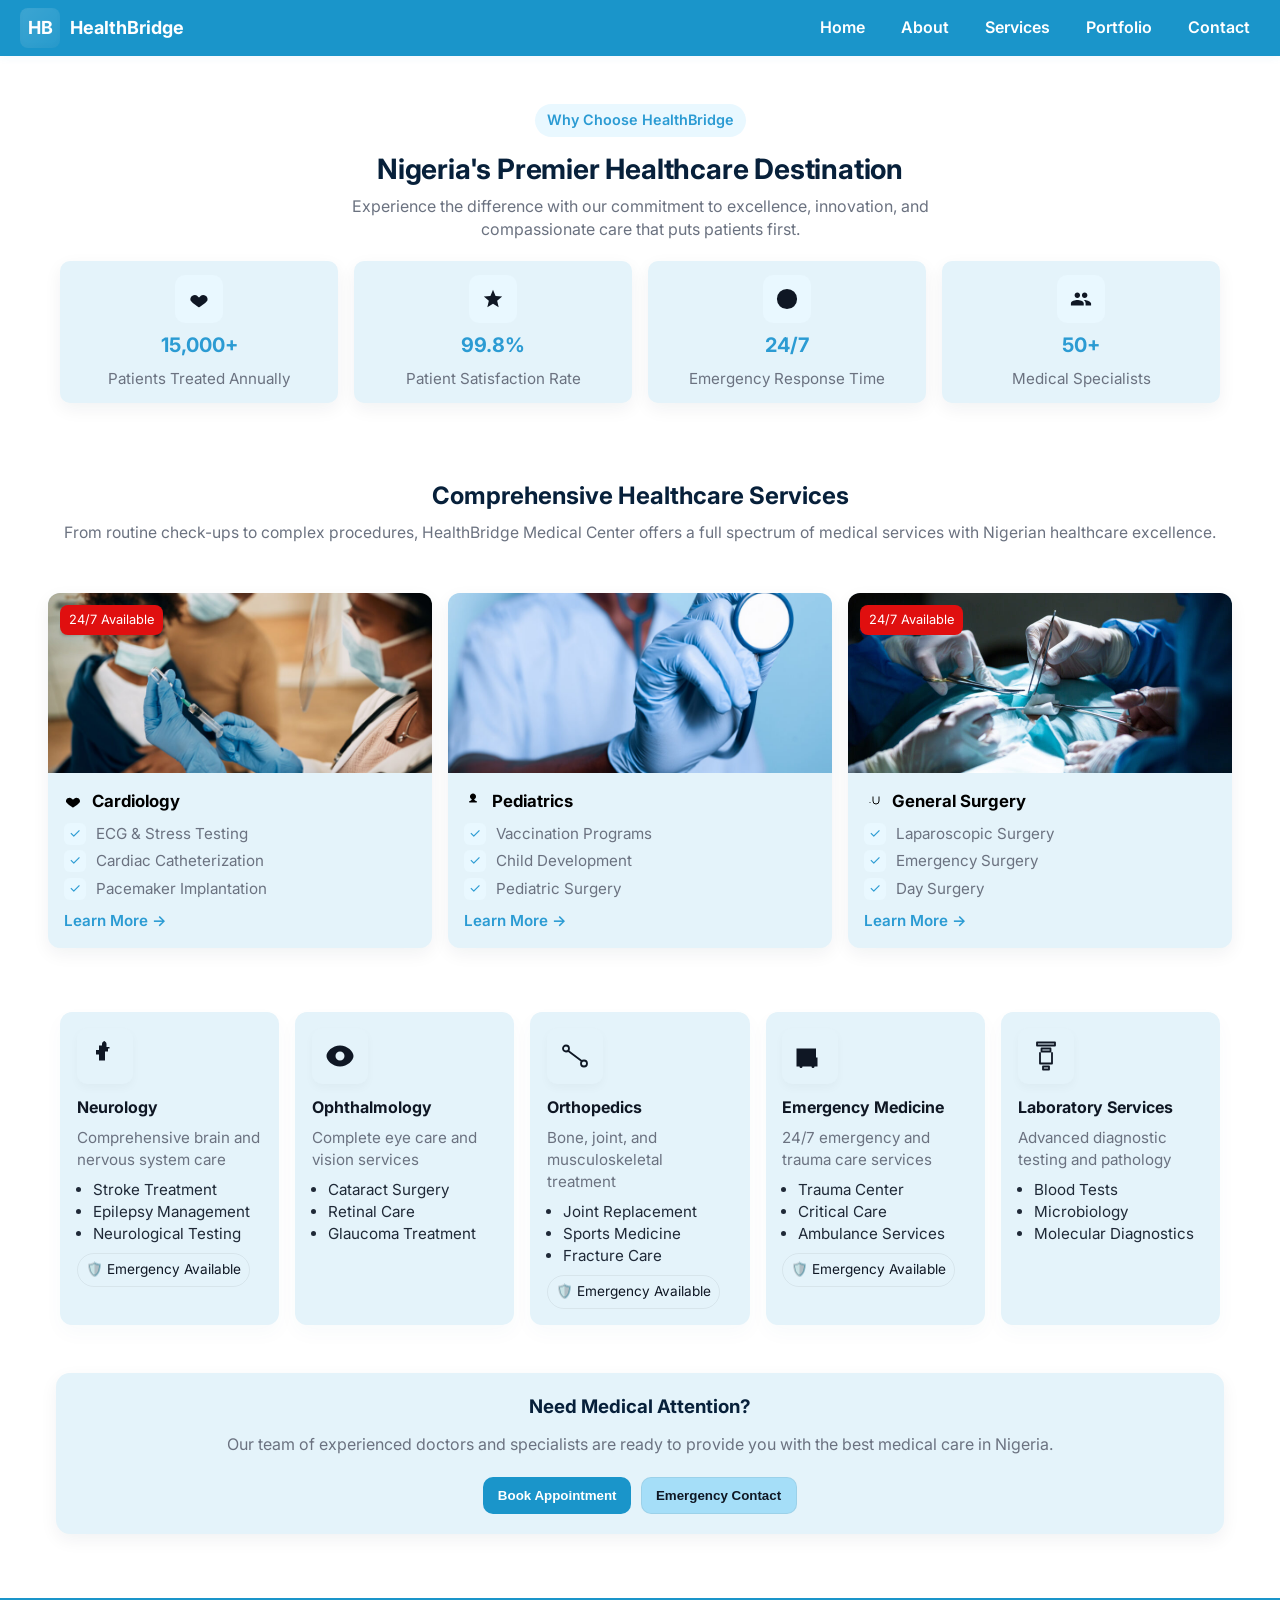
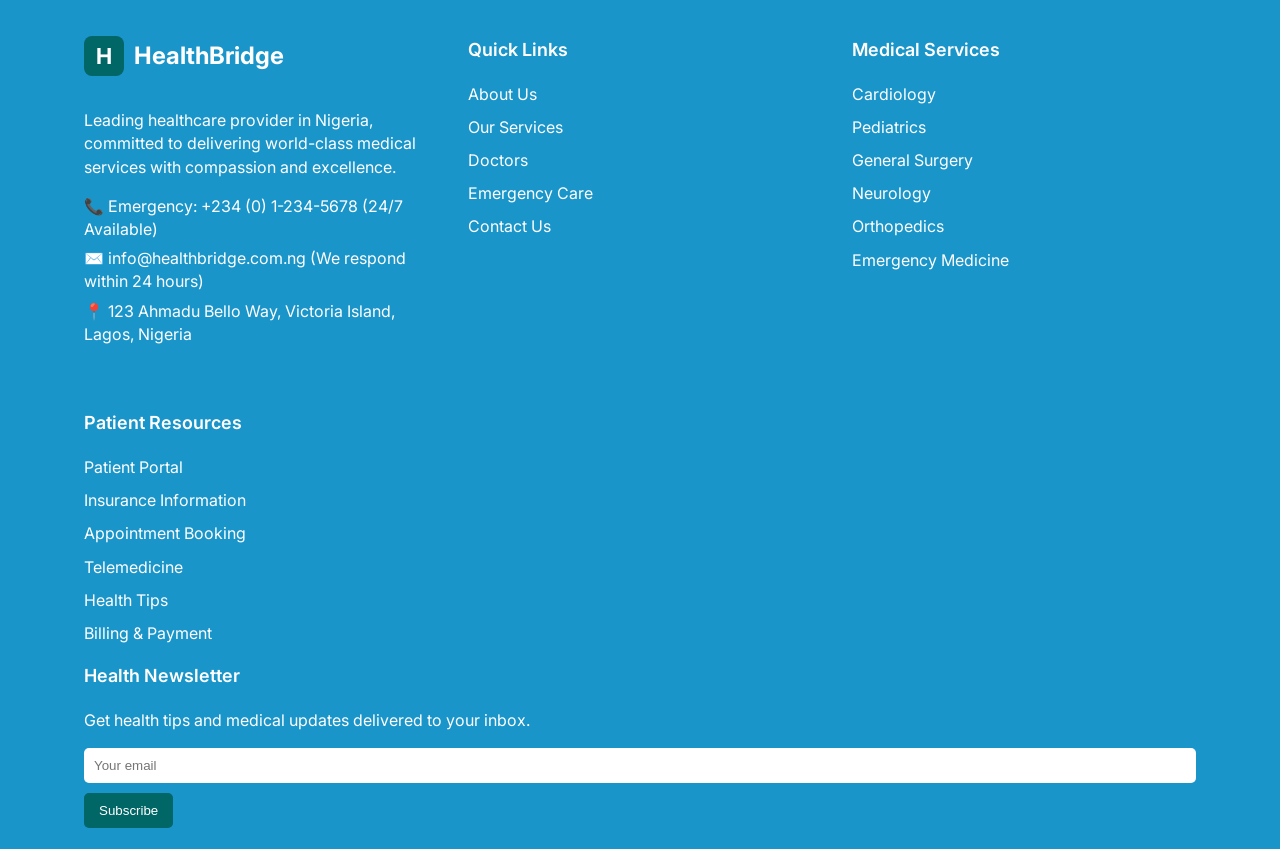
==== commit 2f07f99b: "Update index.html" ====
--- a/index.html
+++ b/index.html
@@ -230,6 +230,12 @@
       margin: 0;
       color: var(--accent-600);
       font-size: 1.25rem;
+      /* small transition for color change when done */
+      transition: color 220ms ease;
+    }
+
+    .stat.done h3 {
+      color: var(--accent-600);
     }
 
     .stat p { margin: 0; color: var(--muted); font-size: 0.95rem; }
@@ -469,20 +475,26 @@
       font-weight: 600;
     }
 
-    /* ===========================
-       Responsive tweaks for larger and smaller devices
-       =========================== */
-    @media (min-width: 1024px) {
-      .intro h1 { font-size: 2.25rem; }
-      .service-card .media { height: 220px; }
-      .specialties { grid-template-columns: repeat(5, 1fr); } /* more columns on large screens */
-    }
-
-    @media (max-width: 420px) {
-      :root { --container-padding: 0.75rem; }
-      .intro h1 { font-size: 1.45rem; }
-      .service-card .media { height: 150px; }
-    }
+    /* Fix: Make toggle stay at the right on mobile */
+@media (max-width: 768px) {
+    header {
+        position: relative;
+    }
+
+    nav {
+        position: absolute;
+        right: 0;
+        top: 0px;
+        width: 100%;
+        background: white;
+    }
+
+    .toggle-btn {
+        margin-left: auto;
+        display: block;
+    }
+}
+
 
     /* small utility for screen-reader only text */
     .sr-only {
@@ -603,6 +615,7 @@
       <div class="brand-mark" aria-hidden="true">HB</div>
       <!-- actual brand text -->
       <div class="brand-name">HealthBridge</div>
+      
     </div>
 
     <!--
@@ -1027,14 +1040,119 @@
     })();
   </script>
 
+  <!-- ========== ANIMATED STATS (ADDED) ========== -->
+  <script>
+    // Animate only the .stat h3 numbers, leaving everything else untouched.
+    document.addEventListener('DOMContentLoaded', () => {
+      const statHeads = document.querySelectorAll('.stat h3');
+
+      // helper: format integer with commas
+      const formatInt = (n) => {
+        return n.toLocaleString();
+      };
+
+      // helper: format float with given decimals, but keep trailing zeros similar to original
+      const formatFloat = (n, decimals) => {
+        return n.toFixed(decimals);
+      };
+
+      // parse initial text to detect numeric value and suffix
+      const parseStatText = (text) => {
+        const t = text.trim();
+        // if contains slash (like 24/7) -> treat as non-animatable
+        if (t.includes('/')) return null;
+
+        // match a leading number with optional commas and decimals, capture rest as suffix
+        const m = t.match(/^([\d,]+(?:\.\d+)?)(.*)$/);
+        if (!m) return null;
+
+        const numStr = m[1].replace(/,/g, '');
+        const suffix = (m[2] || '').trim();
+        const isFloat = numStr.indexOf('.') !== -1;
+        const value = isFloat ? parseFloat(numStr) : parseInt(numStr, 10);
+        const decimals = isFloat ? (numStr.split('.')[1] || '').length : 0;
+        return { value, suffix, decimals, raw: m[1] };
+      };
+
+      // animate numeric value into element
+      const animateValue = (el, target, decimals, suffix) => {
+        const duration = 1400; // ms
+        const start = 0;
+        const startTime = performance.now();
+
+        function easeOutCubic(t) { return 1 - Math.pow(1 - t, 3); }
+
+        function frame(now) {
+          const elapsed = now - startTime;
+          let progress = Math.min(elapsed / duration, 1);
+          progress = easeOutCubic(progress);
+          let current = start + (target - start) * progress;
+
+          // format
+          if (decimals > 0) {
+            current = parseFloat(current.toFixed(decimals));
+            el.textContent = formatFloat(current, decimals) + suffix;
+          } else {
+            el.textContent = formatInt(Math.round(current)) + suffix;
+          }
+
+          if (elapsed < duration) {
+            requestAnimationFrame(frame);
+          } else {
+            // ensure exact final value
+            if (decimals > 0) {
+              el.textContent = formatFloat(target, decimals) + suffix;
+            } else {
+              el.textContent = formatInt(Math.round(target)) + suffix;
+            }
+            // mark done visually (optional)
+            el.closest('.stat')?.classList.add('done');
+          }
+        }
+
+        requestAnimationFrame(frame);
+      };
+
+      // IntersectionObserver to trigger when in view
+      const observer = new IntersectionObserver((entries) => {
+        entries.forEach(entry => {
+          if (!entry.isIntersecting) return;
+          const h3 = entry.target;
+          if (h3.dataset.animated === 'true') return; // don't animate twice
+
+          const parsed = parseStatText(h3.textContent || '');
+          if (!parsed) {
+            // nothing to animate (e.g., "24/7"), mark as done and skip
+            h3.closest('.stat')?.classList.add('done');
+            h3.dataset.animated = 'true';
+            return;
+          }
+
+          // set starting display to 0 (preserve suffix/display while animating)
+          if (parsed.decimals > 0) {
+            h3.textContent = (0).toFixed(parsed.decimals) + (parsed.suffix ? parsed.suffix : '');
+          } else {
+            h3.textContent = '0' + (parsed.suffix ? parsed.suffix : '');
+          }
+
+          // animate
+          animateValue(h3, parsed.value, parsed.decimals, parsed.suffix ? parsed.suffix : '');
+
+          h3.dataset.animated = 'true';
+        });
+      }, { threshold: 0.35 });
+
+      // observe each stat h3
+      statHeads.forEach(h3 => observer.observe(h3));
+    });
+  </script>
+
   <!--
     Notes for you:
-    - To change the accent color, update --accent and --accent-600 in :root.
-    - To use Flaticon PNGs instead of the inline SVGs: replace the inline SVG tag with:
-        <img src="https://cdn-icons-png.flaticon.com/512/ID/ICON.png" alt="...">
-      but inline SVGs let you recolor via CSS easily (they inherit color).
-    - Image files (src="images/...") should exist relative to this HTML file or be updated to absolute URLs.
-    - If you want every tiny line explained further, tell me which area (HTML, CSS, or JS) and I'll expand that section even more.
+    - The animation auto-detects numbers in .stat h3 (commas, decimals, trailing + or %).
+    - Items like "24/7" are left as-is (no animation).
+    - If you want different durations, decimals handling, or to force a data-target value,
+      I can add `data-target` attributes instead — but I left the HTML unchanged as requested.
   -->
 </body>
 </html>
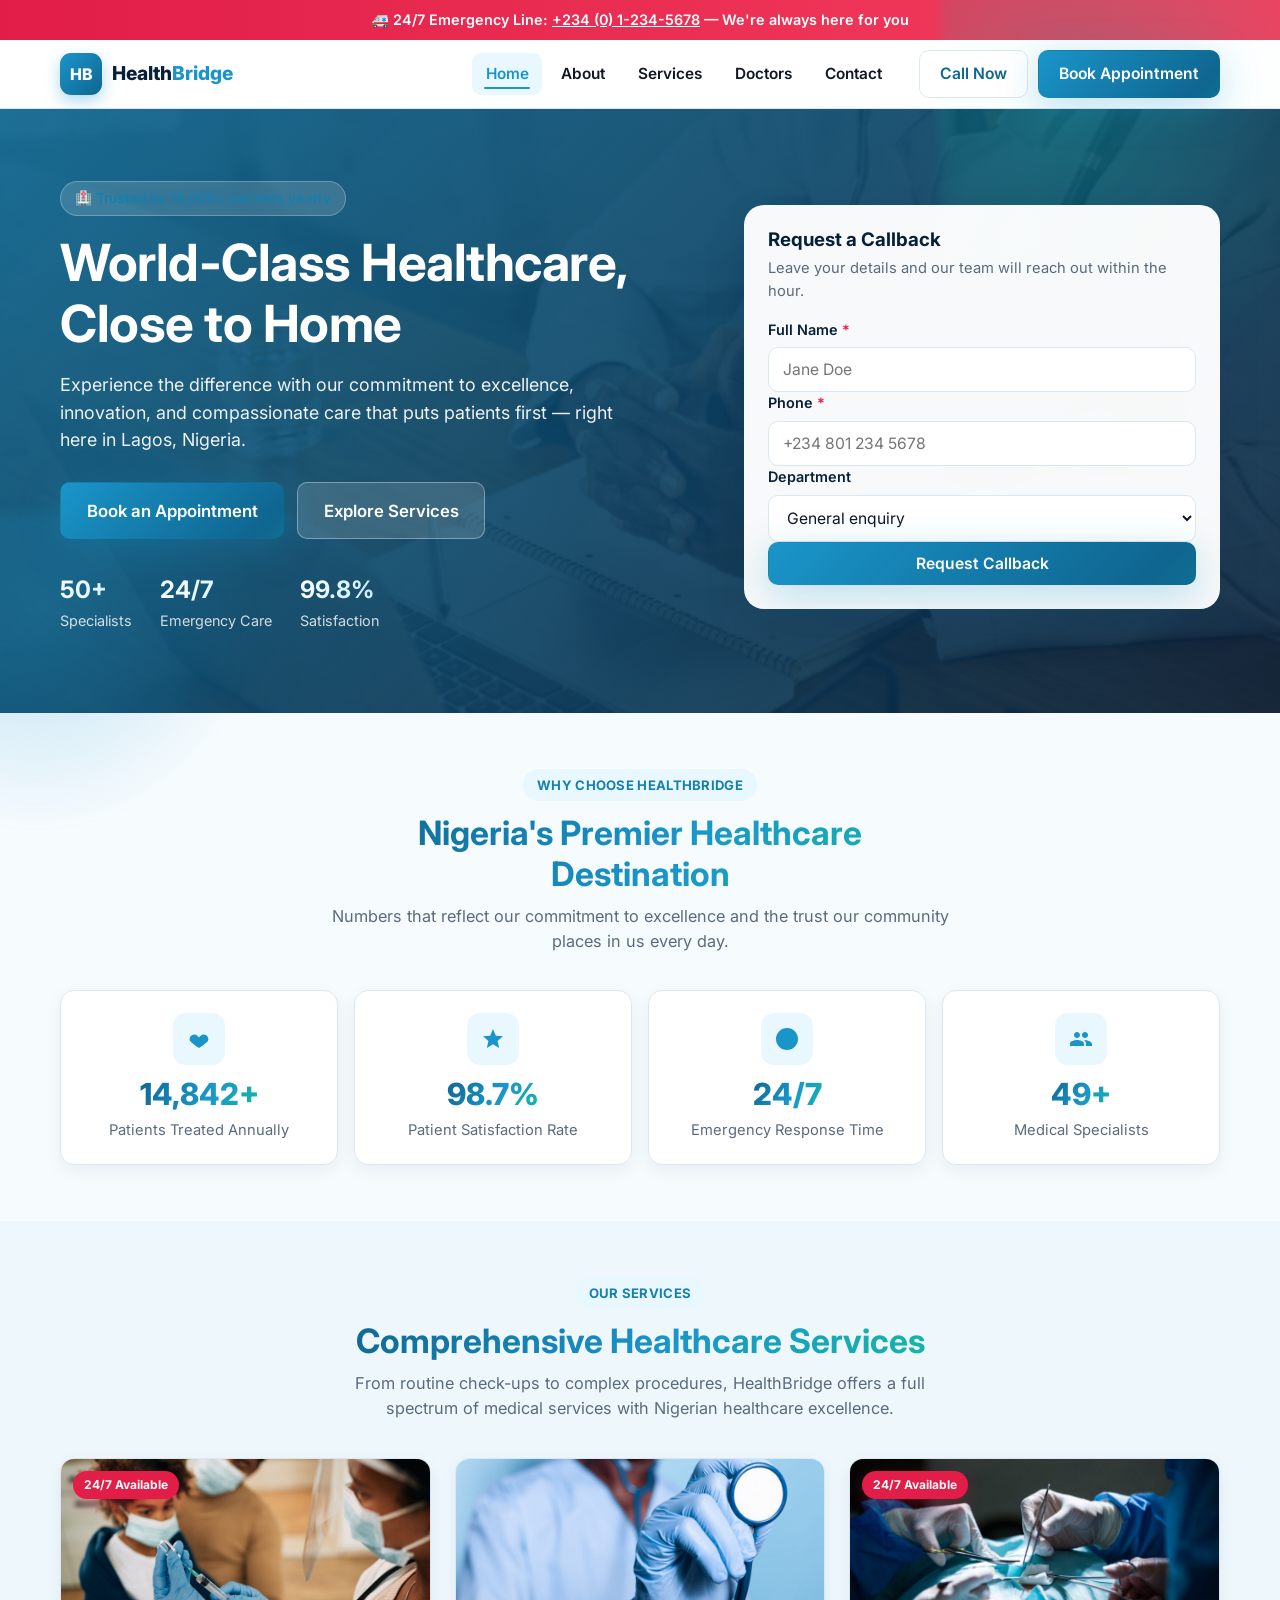
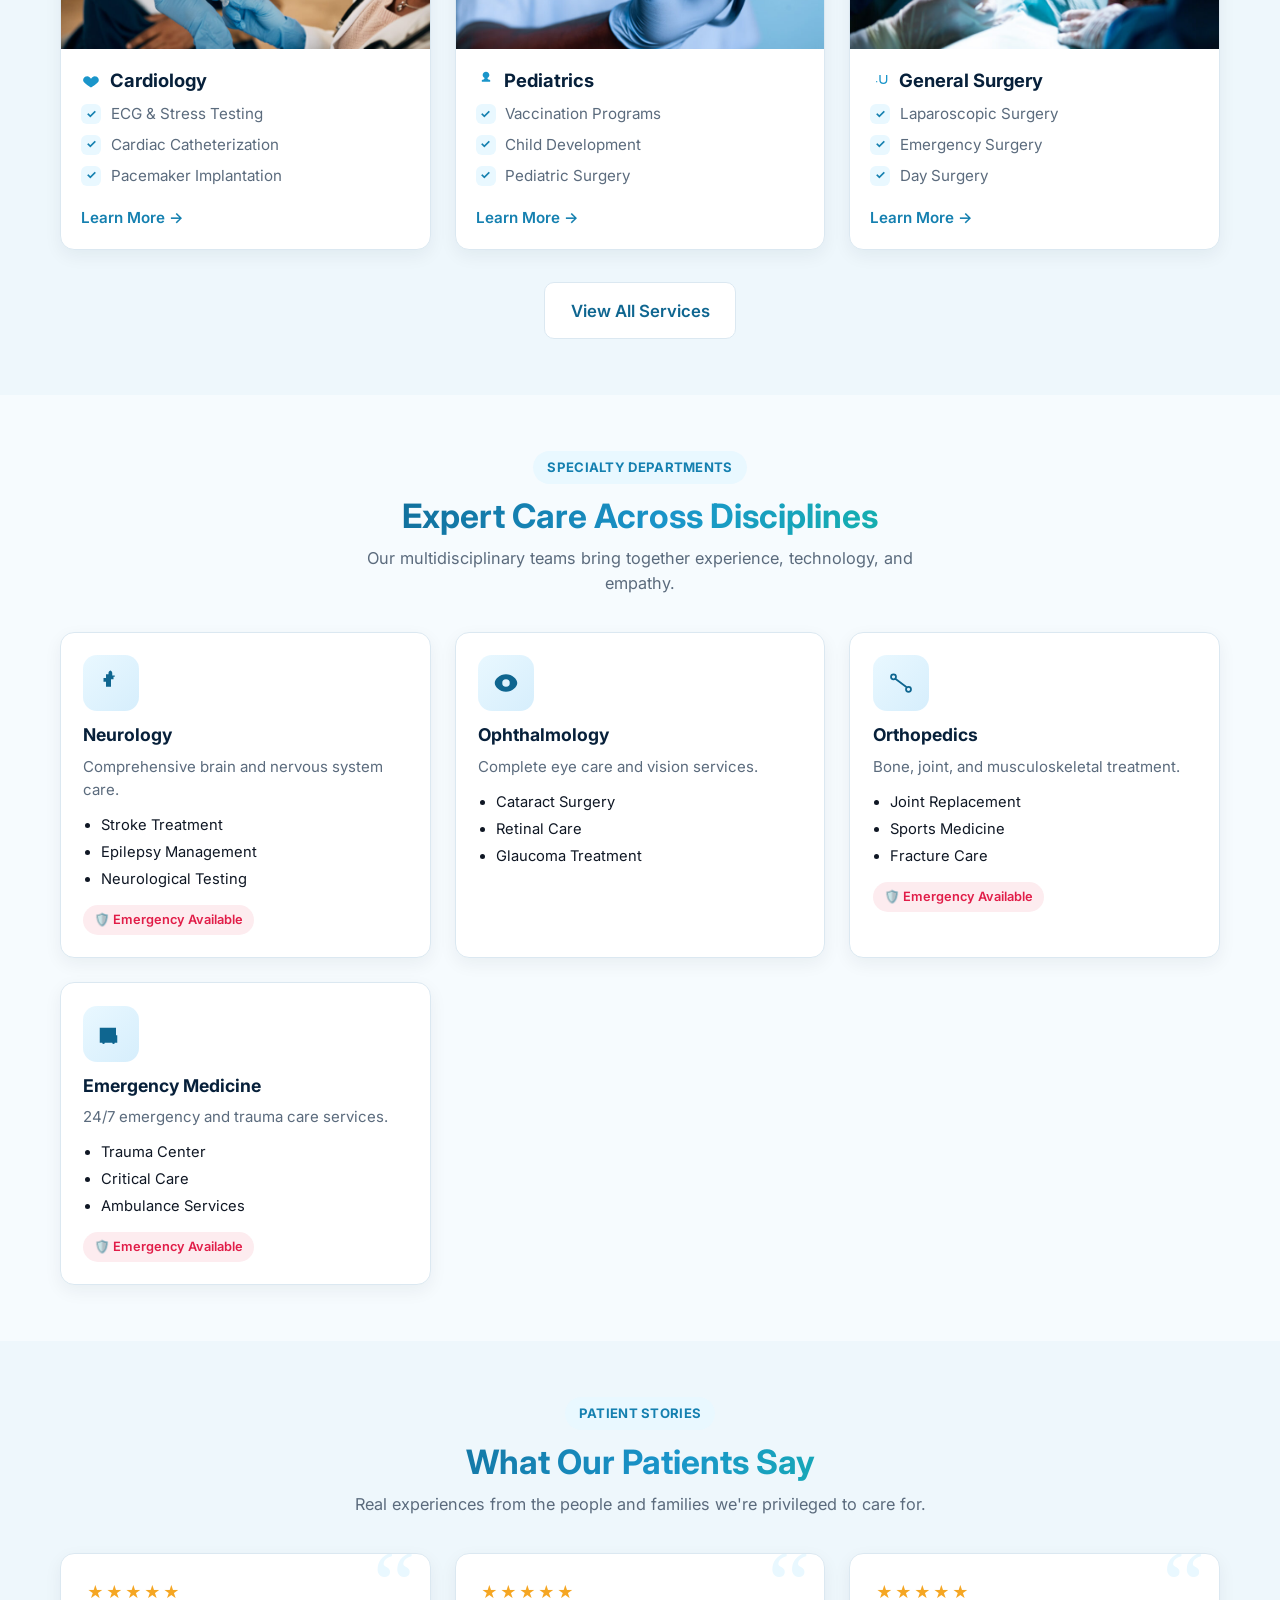
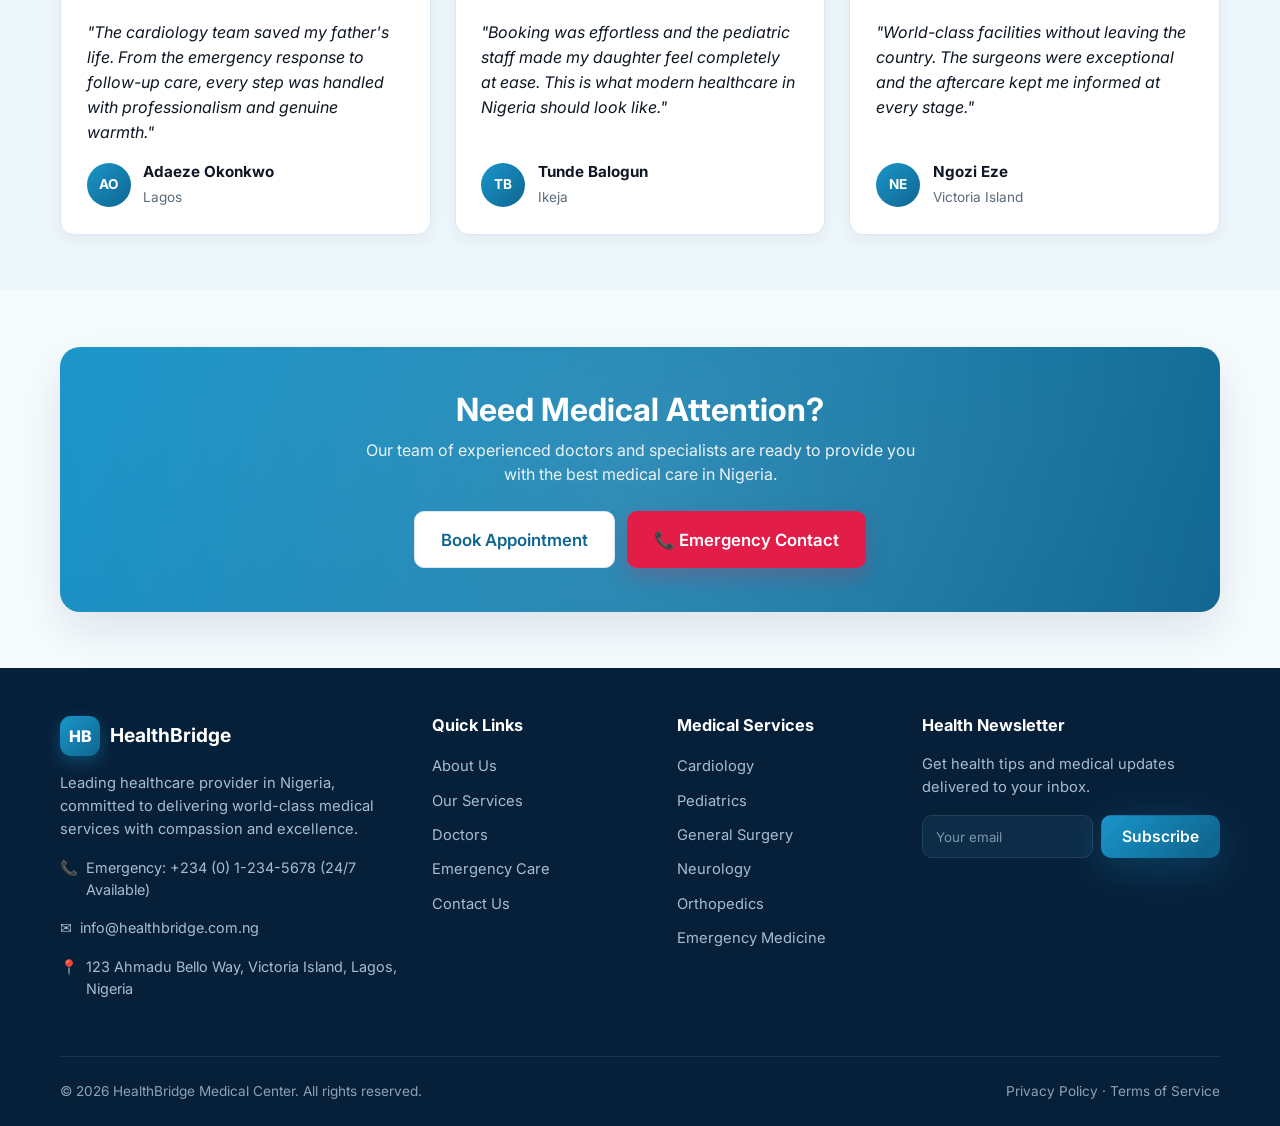
==== commit 9823bc96: "Add files via upload" ====
--- a/index.html
+++ b/index.html
@@ -1,1158 +1,330 @@
-<!DOCTYPE html>
-<html lang="en">
-<head>
-  <meta charset="utf-8" />
-  <meta name="viewport" content="width=device-width,initial-scale=1" />
-  <title>HealthBridge</title>
-  <link href="https://fonts.googleapis.com/css2?family=Inter:wght@300;400;600;700&display=swap" rel="stylesheet">
-  <style>
-    /* ===========================
-       Root variables - change colors/sizes here to theme the whole page
-       =========================== */
-    :root{
-      --bg: white;                /* page background color (soft white/blue) */
-      --card-bg: #ffffff;           /* card backgrounds */
-      --muted: #6b7280;             /* muted paragraph text */
-      --accent: #1a95ca;            /* sky-blue accent used across the site */
-      --accent-600: #2b9bd3;        /* slightly darker accent for hover states */
-      --soft: #e9f8ff;              /* subtle tint used for icon backgrounds */
-      --radius: 12px;               /* border radius for cards & inputs */
-      --max-width: 1200px;          /* main content max width */
-      --container-padding: 1.25rem; /* consistent horizontal padding (20px) */
-      --shadow: 0 6px 18px rgba(22,32,50,0.06); /* gentle card shadow */
-    }
-
-    /* ===========================
-       Global Resets & Base Styles
-       Reset margins, set font, basic elements
-       =========================== */
-    * { box-sizing: border-box; } /* include padding & border in element width calculation */
-    html, body { height: 100%; }  /* ensure full-height elements can work if needed */
-
-    body {
-      margin: 0;                                 /* remove browser default margin */
-      font-family: "Inter", Arial, sans-serif;   /* set a clean UI font */
-      background: var(--bg);                     /* soft background color */
-      color: #0f1724;                            /* default text color */
-      -webkit-font-smoothing: antialiased;       /* nicer font rendering */
-      -moz-osx-font-smoothing: grayscale;
-      line-height: 1.45;                         /* comfortable line height */
-      font-size: 16px;                           /* base font size */
-    }
-
-    img { display: block; max-width: 100%; height: auto; } /* image sizing rules */
-
-    a { color: inherit; text-decoration: none; } /* links inherit text color unless styled */
-
-    /* ===========================
-       Header / Navbar styles — mobile-first
-       =========================== */
-    .header{
-      background: var(--accent);                       /* full-width header background */
-      color: #fff;                                     /* header text color */
-      display: flex;                                   /* use flexbox for layout */
-      align-items: center;                             /* vertically center items */
-      justify-content: space-between;                  /* space between brand and nav button */
-      padding: 0.5rem var(--container-padding);        /* top-bottom and left-right padding */
-      position: sticky;                                /* keeps header on top while scrolling */
-      top: 0;
-      z-index: 50;                                     /* above other content */
-      box-shadow: 0 2px 8px rgba(43,155,211,0.06);     /* subtle header shadow */
-    }
-
-    /* Site brand (logo + name) */
-    .site-brand {
-      display: flex;
-      align-items: center;
-      gap: 0.6rem;             /* small gap between brand mark and name */
-      font-weight: 700;
-      font-size: 1.125rem;
-    }
-
-    /* small square brand mark with "HB" initials */
-    .brand-mark {
-      width: 40px;
-      height: 40px;
-      border-radius: 8px;
-      background: linear-gradient(135deg, rgba(255,255,255,0.15), rgba(255,255,255,0.06));
-      display: flex;
-      align-items: center;
-      justify-content: center;
-      font-weight: 700;
-      color: #fff;
-      box-shadow: inset 0 -2px 6px rgba(0,0,0,0.02);
-    }
-
-    /* Mobile nav toggle (hamburger) */
-    .nav-toggle {
-      background: transparent;
-      border: 0;
-      color: #fff;
-      font-size: 1.45rem;
-      display: block; /* visible on mobile, hidden on desktop via media query */
-      cursor: pointer;
-      padding: 8px;
-    }
-
-    /* Nav list for mobile: initially hidden, becomes visible when .show is added */
-    .nav-list {
-      list-style: none;
-      margin: 0;
-      padding: 0;
-      display: flex;
-      flex-direction: column;           /* stack links vertically on mobile */
-      gap: 0.25rem;
-      position: absolute;               /* remove from document flow */
-      right: 0;
-      top: 64px;                        /* below header */
-      width: 100%;                      /* fill width on small devices */
-      background: var(--accent);        /* match header color for a coherent mobile menu */
-      padding: 0.75rem var(--container-padding);
-      border-top-left-radius: 12px;     /* rounded top corners for the dropdown */
-      border-top-right-radius: 12px;
-      transform-origin: top right;      /* transform origin if you animate later */
-      box-shadow: 0 10px 30px rgba(11,89,121,0.08);
-      display: none;                    /* hidden until toggle activates it */
-    }
-    .nav-list.show { display: flex; }   /* utility class toggled via JS to show the menu */
-
-    .nav-item a {
-      display: block;
-      color: #fff;
-      text-decoration: none;
-      padding: 10px 12px;
-      border-radius: 8px;               /* rounded clickable area */
-      font-weight: 600;
-    }
-    /* hover & focus styles for nav links for better UX */
-    .nav-item a:hover,
-    .nav-item a:focus {
-      background: rgba(255,255,255,0.08);
-      outline: none;
-    }
-
-    /* Desktop styles (min-width:768px) - show links inline and hide the hamburger */
-    @media (min-width: 768px) {
-      .nav-toggle { display: none; }   /* hide hamburger on larger screens */
-      .nav-list {
-        position: static;              /* participate in normal flow */
-        display: flex !important;      /* force display (overrides mobile none) */
-        flex-direction: row;           /* show links inline */
-        background: transparent;       /* transparent to show header background */
-        gap: 1rem;                     /* spacing between links on desktop */
-        padding: 0;
-        width: auto;
-        box-shadow: none;
-      }
-      .nav-item a {
-        color: #fff;
-        padding: 8px 10px;
-      }
-    }
-
-    /* ===========================
-       Intro / Hero Section with Stats
-       =========================== */
-    /* container-wide keeps content centered and constrained */
-    .container-wide {
-      max-width: var(--max-width);
-      margin: 0 auto;
-      padding: 0 var(--container-padding);
-    }
-
-    .intro {
-      max-width: var(--max-width);
-      margin: 1.25rem auto;           /* vertical spacing around intro */
-      padding: 1.25rem;
-      text-align: center;             /* center text in hero area */
-      padding-top: 1.75rem;
-    }
-
-    .kicker {
-      display: inline-block;
-      background: var(--soft);
-      color: var(--accent-600);
-      padding: 6px 12px;
-      border-radius: 999px;          /* pill style */
-      font-size: 0.9rem;
-      font-weight: 600;
-      margin-bottom: 0.5rem;
-    }
-
-    .intro h1 {
-      margin: 0.5rem 0 0.6rem 0;
-      font-size: 1.75rem;
-      line-height: 1.15;
-      letter-spacing: -0.2px;
-      color: #07203a;
-    }
-
-    .lead {
-      color: var(--muted);
-      margin: 0 auto 1.25rem auto;
-      max-width: 62ch;               /* control line length for readability */
-      font-size: 1rem;
-    }
-
-    /* Stats grid: responsive, uses auto-fit for flexible columns */
-    .stats {
-      display: grid;
-      grid-template-columns: repeat(auto-fit, minmax(130px, 1fr));
-      gap: 1rem;
-      margin-top: 1rem;
-      align-items: stretch;
-    }
-
-    .stat {
-      background-color: #e4f3fa;
-      border-radius: 10px;
-      padding: 0.85rem;
-      box-shadow: var(--shadow);
-      display: flex;
-      flex-direction: column;
-      align-items: center;
-      gap: 0.5rem;
-    }
-
-    .stat-icon {
-      width: 48px;
-      height: 48px;
-      background: var(--soft);
-      display: flex;
-      align-items: center;
-      justify-content: center;
-      border-radius: 10px;
-      font-size: 1.25rem;
-      /* icons will be inline SVGs inside the HTML */
-    }
-
-    .stat h3 {
-      margin: 0;
-      color: var(--accent-600);
-      font-size: 1.25rem;
-      /* small transition for color change when done */
-      transition: color 220ms ease;
-    }
-
-    .stat.done h3 {
-      color: var(--accent-600);
-    }
-
-    .stat p { margin: 0; color: var(--muted); font-size: 0.95rem; }
-
-    /* ===========================
-       Services section: big cards with images
-       =========================== */
-    .services-section {
-      background: transparent;
-      padding: 2rem 1.25rem;
-    }
-    .services-inner {
-      max-width: var(--max-width);
-      margin: 0 auto;
-      display: flex;
-      flex-direction: column;
-      gap: 1.25rem;
-      padding: 0 0.5rem;
-    }
-
-    .section-title { text-align: center; margin-bottom: 0.75rem; }
-    .section-title h2 { margin: 0.25rem 0 0.5rem; font-size: 1.5rem; color: #07203a; }
-    .section-title .sub { color: var(--muted); font-size: 0.98rem; }
-
-    /* Grid of service cards: responsive with min width 260px */
-    .service-cards {
-      display: grid;
-      grid-template-columns: repeat(auto-fit, minmax(260px, 1fr));
-      gap: 1rem;
-      align-items: stretch;
-      margin-top: 1rem;
-    }
-
-    /* Each service card */
-    .service-card {
-      background-color: #e4f3fa;
-      border-radius: var(--radius);
-      overflow: hidden;
-      box-shadow: var(--shadow);
-      transition: transform 260ms ease, box-shadow 260ms ease;
-      display: flex;
-      flex-direction: column;
-    }
-    .service-card:hover {
-      transform: translateY(-6px); /* lift effect on hover */
-      box-shadow: 0 18px 38px rgba(2,22,52,0.06);
-    }
-
-    /* media area (image) */
-    .media {
-      width: 100%;
-      height: 180px;
-      background: #ddd;
-      overflow: hidden;            /* ensures the image doesn't overflow the container */
-      position: relative;         /* to position overlay tags inside */
-    }
-    .media img {
-      width: 100%;
-      height: 100%;
-      object-fit: cover;          /* ensures cover behavior without distortion */
-      display: block;
-    }
-
-    /* small tag overlay on top-left of images (e.g., "24/7 Available") */
-    .tag {
-      position: absolute;
-      margin: 12px;
-      padding: 6px 9px;
-      background: var(--accent-600);
-      color: white;
-      background-color: rgb(224, 15, 15);
-      border-radius: 8px;
-      font-size: 0.8rem;
-      box-shadow: 0 6px 20px rgba(43,155,211,0.12);
-    }
-
-    .content {
-      padding: 1rem;
-      display: flex;
-      flex-direction: column;
-      gap: 0.6rem;
-      flex: 1;                     /* ensures CTA area sits at bottom if content grows */
-    }
-
-    .service-card h3 {
-      margin: 0;
-      font-size: 1.05rem;
-      display: flex;
-      align-items: center;
-      gap: 0.6rem;
-      color: black;
-    }
-
-    .service-card ul {
-      margin: 0;
-      padding-left: 0;
-      list-style: none;
-      color: var(--muted);
-      display: flex;
-      flex-direction: column;
-      gap: 0.35rem;
-      font-size: 0.95rem;
-    }
-
-    /* custom bullet boxes on the left of each feature */
-    .service-card ul li {
-      display: flex;
-      gap: 0.6rem;
-      align-items: flex-start;
-    }
-
-    /* bullet style (icon background) */
-    .bullet {
-      min-width: 22px;
-      height: 22px;
-      border-radius: 6px;
-      background: var(--soft);
-      display: inline-flex;
-      align-items: center;
-      justify-content: center;
-      font-size: 0.85rem;
-      color: var(--accent-600);
-    }
-
-    .cta {
-      margin-top: auto;            /* push CTA to bottom of card when space allows */
-      display: flex;
-      gap: 0.6rem;
-      align-items: center;
-    }
-
-    .btn-link {
-      display: inline-flex;
-      align-items: center;
-      gap: 0.45rem;
-      text-decoration: none;
-      color: var(--accent-600);
-      font-weight: 600;
-      font-size: 0.95rem;
-    }
-
-    .btn-primary {
-      background: var(--accent);
-      border: 0;
-      color: white;
-      padding: 0.6rem 0.9rem;
-      border-radius: 10px;
-      cursor: pointer;
-      font-weight: 600;
-    }
-    .btn-primary:hover { background: var(--accent-600); }
-
-    /* ===========================
-       Specialty small cards grid
-       =========================== */
-    .specialties {
-      max-width: var(--max-width);
-      margin: 2rem auto;
-      padding: 0 1.25rem;
-      display: grid;
-      grid-template-columns: repeat(auto-fit, minmax(200px, 1fr));
-      gap: 1rem;
-    }
-
-    .specialty-card {
-      background: #e4f3fa;
-      border-radius: 12px;
-      padding: 1.05rem;
-      text-align: left;
-      box-shadow: 0 8px 20px rgba(11,89,121,0.03);
-      transition: transform 200ms ease;
-      display: flex;
-      flex-direction: column;
-      gap: 0.5rem;
-    }
-    .specialty-card:hover { transform: translateY(-4px); }
-
-    .spec-icon {
-      width: 56px;
-      height: 56px;
-      border-radius: 10px;
-      background: #e4f3fa;
-      display: flex;
-      align-items: center;
-      justify-content: center;
-      font-size: 1.25rem;
-      box-shadow: 0 4px 10px rgba(0,0,0,0.03);
-      margin-bottom: 0.2rem;
-    }
-
-    .specialty-card h4 { margin: 0; font-size: 1rem; }
-    .specialty-card p { margin: 0; color: var(--muted); font-size: 0.95rem; }
-    .specialty-card ul { margin: 0; padding-left: 1rem; color: #1f2937; font-size: 0.95rem; }
-
-    .badge {
-      display: inline-block;
-      padding: 6px 8px;
-      border-radius: 999px;
-      border: 1px solid rgba(0,0,0,0.06);
-      font-size: 0.85rem;
-      color: #0f1724;
-    }
-
-    /* ===========================
-       CTA (Need Medical Attention) section
-       =========================== */
-    .cta-section {
-      margin: 2rem auto 3rem auto;
-      max-width: var(--max-width);
-      padding: 1rem;
-    }
-
-    .cta-box {
-      background-color: #e4f3fa;
-      border-radius: 14px;
-      padding: 1.25rem;
-      display: flex;
-      flex-direction: column;
-      align-items: center;
-      text-align: center;
-      gap: 0.8rem;
-      box-shadow: var(--shadow);
-    }
-
-    .cta-box h3 { margin: 0; color: #07203a; }
-    .cta-box p { margin: 0; color: var(--muted); }
-
-    .cta-actions { display: flex; gap: 0.6rem; margin-top: 0.5rem; flex-wrap: wrap; }
-
-    .btn-secondary {
-      background-color: #a5def8;
-      border: 1px solid rgba(0,0,0,0.06);
-      padding: 0.6rem 0.9rem;
-      border-radius: 10px;
-      cursor: pointer;
-      color: #0f1724;
-      font-weight: 600;
-    }
-
-    /* Fix: Make toggle stay at the right on mobile */
-@media (max-width: 768px) {
-    header {
-        position: relative;
-    }
-
-    nav {
-        position: absolute;
-        right: 0;
-        top: 0px;
-        width: 100%;
-        background: white;
-    }
-
-    .toggle-btn {
-        margin-left: auto;
-        display: block;
-    }
-}
-
-
-    /* small utility for screen-reader only text */
-    .sr-only {
-      position: absolute;
-      width: 1px;
-      height: 1px;
-      padding: 0;
-      margin: -1px;
-      overflow: hidden;
-      clip: rect(0,0,0,0);
-      white-space: nowrap;
-      border: 0;
-    }
-
-
-    footer {
-      display: flex;
-      flex-wrap: wrap;
-      justify-content: space-between;
-      padding: 1px 5%;
-      background-color: #1a95ca;
-      color: #fff;
-    }
-
-    .footer-section {
-      flex: 1 1 250px;
-      margin: 20px;
-    }
-
-    .footer-section h3 {
-      font-size: 18px;
-      margin-bottom: 20px;
-      font-weight: 600;
-    }
-
-    .footer-section ul {
-      list-style: none;
-      padding: 0;
-    }
-
-    .footer-section ul li {
-      margin-bottom: 10px;
-    }
-
-    .footer-section ul li a {
-      color: #fff;
-      text-decoration: none;
-      transition: 0.3s;
-    }
-
-    .footer-section ul li a:hover {
-      text-decoration: underline;
-    }
-
-    .logo {
-      display: flex;
-      align-items: center;
-      margin-bottom: 15px;
-    }
-
-    .logo span {
-      display: inline-block;
-      background: #006666;
-      color: #fff;
-      font-weight: bold;
-      font-size: 22px;
-      width: 40px;
-      height: 40px;
-      text-align: center;
-      line-height: 40px;
-      border-radius: 8px;
-      margin-right: 10px;
-    }
-
-    .contact-info p {
-      margin: 6px 0;
-    }
-
-    .newsletter input[type="email"] {
-      padding: 10px;
-      border: none;
-      border-radius: 5px;
-      width: 65%;
-      margin-right: 10px;
-    }
-
-    .newsletter button {
-      padding: 10px 15px;
-      border: none;
-      border-radius: 5px;
-      background: #006666;
-      color: white;
-      cursor: pointer;
-      transition: 0.3s;
-    }
-
-    .newsletter button:hover {
-      background: #004c4c;
-    }
-
-      .newsletter input[type="email"] {
-        width: 100%;
-        margin-bottom: 10px;
-      }
-  </style>
-</head>
-<body>
-  <!--
-    BODY START
-    We'll now build the page structure with inline comments that explain each line.
-  -->
-
-  <!-- ===== Header / Navbar ===== -->
-  <header class="header" role="banner">
-    <!-- brand: mark + name -->
-    <div class="site-brand" aria-label="HealthBridge">
-      <!-- small square with initials (visual brand mark) -->
-      <div class="brand-mark" aria-hidden="true">HB</div>
-      <!-- actual brand text -->
-      <div class="brand-name">HealthBridge</div>
-      
-    </div>
-
-    <!--
-      Mobile nav toggle:
-      - button toggles the .show class on the navigation list below
-      - aria-expanded is updated by JavaScript for accessibility
-    -->
-    <button class="nav-toggle" id="navToggle" aria-expanded="false" aria-controls="mainNav" aria-label="Toggle navigation">
-      <!-- visually simple hamburger (kept as text for accessibility) -->
-      ☰
-    </button>
-
-    <!-- main navigation (links) -->
-    <nav id="mainNav" role="navigation" aria-label="Main navigation">
-      <!-- nav-list is hidden on mobile until .show is applied -->
-      <ul class="nav-list" id="navList">
-        <li class="nav-item"><a href="#">Home</a></li>
-        <li class="nav-item"><a href="#">About</a></li>
-        <li class="nav-item"><a href="#">Services</a></li>
-        <li class="nav-item"><a href="#">Portfolio</a></li>
-        <li class="nav-item"><a href="#">Contact</a></li>
-      </ul>
-    </nav>
-  </header>
-  <!-- end header -->
-
-  <!-- ===== Main content ===== -->
-  <main>
-    <!--
-      Intro / Hero section:
-      - container-wide centers content and limits width
-      - kicker is a small label above the main heading
-    -->
-    <section class="intro container-wide" aria-labelledby="introHeading">
-      <!-- short label above the heading -->
-      <span class="kicker">Why Choose HealthBridge</span>
-
-      <!-- main heading (id used for aria-labelledby) -->
-      <h1 id="introHeading">Nigeria's Premier Healthcare Destination</h1>
-
-      <!-- small descriptive paragraph -->
-      <p class="lead">
-        Experience the difference with our commitment to excellence, innovation,
-        and compassionate care that puts patients first.
-      </p>
-
-      <!--
-        Stats grid: each .stat is a small card with icon, big number, and label
-        Inline SVG icons are used to match the accent color:
-        - svg fill/stroke is set to currentColor where appropriate, so CSS color rules apply.
-      -->
-      <div class="stats" aria-hidden="false">
-
-        <!-- STAT 1: Patients Treated Annually -->
-        <div class="stat" role="group" aria-label="Patients Treated Annually">
-          <div class="stat-icon" aria-hidden="true">
-            <!-- Heart SVG icon (filled) — color matches container text color -->
-            <svg width="22" height="22" viewBox="0 0 24 24" fill="none" xmlns="http://www.w3.org/2000/svg" aria-hidden="true">
-              <path d="M12 21s-7-4.35-9-7.2C1.85 11.73 3.3 7.5 7.5 7.5c1.95 0 3.1 1.4 4.5 2.88C13.4 8.9 14.55 7.5 16.5 7.5 20.7 7.5 22.15 11.73 21 13.8 19 16.65 12 21 12 21z" fill="currentColor"></path>
-            </svg>
-          </div>
-          <!-- number -->
-          <h3>15,000+</h3>
-          <!-- label -->
-          <p>Patients Treated Annually</p>
-        </div>
-
-        <!-- STAT 2: Patient Satisfaction -->
-        <div class="stat" role="group" aria-label="Patient satisfaction rate">
-          <div class="stat-icon" aria-hidden="true">
-            <!-- Star SVG -->
-            <svg width="22" height="22" viewBox="0 0 24 24" fill="none" xmlns="http://www.w3.org/2000/svg" aria-hidden="true">
-              <path d="M12 17.27L18.18 21l-1.64-7.03L22 9.24l-7.19-.61L12 2 9.19 8.63 2 9.24l5.46 4.73L5.82 21z" fill="currentColor"></path>
-            </svg>
-          </div>
-          <h3>99.8%</h3>
-          <p>Patient Satisfaction Rate</p>
-        </div>
-
-        <!-- STAT 3: Emergency Response -->
-        <div class="stat" role="group" aria-label="Emergency response time">
-          <div class="stat-icon" aria-hidden="true">
-            <!-- Clock/Time SVG -->
-            <svg width="22" height="22" viewBox="0 0 24 24" fill="none" xmlns="http://www.w3.org/2000/svg" aria-hidden="true">
-              <path d="M12 1a11 11 0 100 22 11 11 0 000-22zm1 12.41V7h-2v6l5 3 1-1.66-4-2.93z" fill="currentColor"></path>
-            </svg>
-          </div>
-          <h3>24/7</h3>
-          <p>Emergency Response Time</p>
-        </div>
-
-        <!-- STAT 4: Medical Specialists -->
-        <div class="stat" role="group" aria-label="Medical specialists">
-          <div class="stat-icon" aria-hidden="true">
-            <!-- Users / people SVG -->
-            <svg width="22" height="22" viewBox="0 0 24 24" fill="none" xmlns="http://www.w3.org/2000/svg" aria-hidden="true">
-              <path d="M16 11c1.66 0 2.99-1.34 2.99-3S17.66 5 16 5s-3 1.34-3 3 1.34 3 3 3zM8 11c1.66 0 2.99-1.34 2.99-3S9.66 5 8 5 5 6.34 5 8s1.34 3 3 3zm0 2c-2.33 0-7 1.17-7 3.5V19h14v-2.5C15 14.17 10.33 13 8 13zm8 0c-.29 0-.62.02-.97.05 1.16.84 1.97 1.96 1.97 3.45V19h6v-2.5C22 14.17 17.33 13 16 13z" fill="currentColor"></path>
-            </svg>
-          </div>
-          <h3>50+</h3>
-          <p>Medical Specialists</p>
-        </div>
-
-      </div><!-- end stats -->
-    </section><!-- end intro -->
-
-    <!-- ===== Services Section ===== -->
-    <section class="services-section">
-      <!-- inner wrapper to center and constrain width -->
-      <div class="services-inner">
-        <div class="section-title">
-          <h2>Comprehensive Healthcare Services</h2>
-          <div class="sub">From routine check-ups to complex procedures, HealthBridge Medical Center offers a full spectrum of medical services with Nigerian healthcare excellence.</div>
-        </div>
-
-        <!--
-          service-cards:
-          - each card is an article (semantic)
-          - media (image) sits on top and content under it
-        -->
-        <div class="service-cards" aria-label="Primary services">
-
-          <!-- CARD 1: Cardiology -->
-          <article class="service-card" aria-labelledby="srv1-title">
-            <!-- media area with image (position:relative so tag overlays) -->
-            <div class="media">
-              <!-- small overlay tag on top-left of the image -->
-              <div class="tag" aria-hidden="true">24/7 Available</div>
-
-              <!-- image: replace src with a proper path; alt is descriptive -->
-              <img src="images/closeup-doctor-using-syringe-preparing-medicine-child-during-coronavirus-pandemic-870x580.jpg"
-                   alt="Medical professional preparing a syringe" />
-            </div>
-
-            <!-- content area -->
-            <div class="content">
-              <!-- heading with inline SVG heart icon that inherits color -->
-              <h3 id="srv1-title">
-                <!-- small inline SVG icon (styled by CSS color if needed) -->
-                <svg width="18" height="18" viewBox="0 0 24 24" fill="none" style="flex-shrink:0" aria-hidden="true">
-                  <path d="M12 21s-7-4.35-9-7.2C1.85 11.73 3.3 7.5 7.5 7.5c1.95 0 3.1 1.4 4.5 2.88C13.4 8.9 14.55 7.5 16.5 7.5 20.7 7.5 22.15 11.73 21 13.8 19 16.65 12 21 12 21z" fill="currentColor"></path>
-                </svg>
-                Cardiology
-              </h3>
-
-              <!-- list of features -->
-              <ul>
-                <li><span class="bullet">✓</span> ECG &amp; Stress Testing</li>
-                <li><span class="bullet">✓</span> Cardiac Catheterization</li>
-                <li><span class="bullet">✓</span> Pacemaker Implantation</li>
-              </ul>
-
-              <!-- call to action (link) -->
-              <div class="cta">
-                <a class="btn-link" href="#">Learn More →</a>
-              </div>
-            </div><!-- end content -->
-          </article><!-- end service-card -->
-
-          <!-- CARD 2: Pediatrics -->
-          <article class="service-card" aria-labelledby="srv2-title">
-            <div class="media">
-              <img src="images/close-up-african-american-hand-holding-stethoscope-870x580.jpg"
-                   alt="Pediatrician holding a stethoscope" />
-            </div>
-
-            <div class="content">
-              <h3 id="srv2-title">
-                <!-- baby icon (inline svg) -->
-                <svg width="18" height="18" viewBox="0 0 24 24" fill="none" aria-hidden="true">
-                  <path d="M12 2C9.79 2 8 3.79 8 6c0 1.64.99 3.03 2.4 3.67C10.15 11.12 8.45 12 7 12v2h10v-2c-1.45 0-3.15-.88-3.4-2.33C15.01 9.03 16 7.64 16 6c0-2.21-1.79-4-4-4z" fill="currentColor"></path>
-                </svg>
-                Pediatrics
-              </h3>
-
-              <ul>
-                <li><span class="bullet">✓</span> Vaccination Programs</li>
-                <li><span class="bullet">✓</span> Child Development</li>
-                <li><span class="bullet">✓</span> Pediatric Surgery</li>
-              </ul>
-
-              <div class="cta">
-                <a class="btn-link" href="#">Learn More →</a>
-              </div>
-            </div>
-          </article>
-
-          <!-- CARD 3: General Surgery -->
-          <article class="service-card" aria-labelledby="srv3-title">
-            <div class="media">
-              <div class="tag" aria-hidden="true">24/7 Available</div>
-              <img src="images/surgeons-performing-operation-operation-room-768x512.jpg"
-                   alt="Surgeons performing an operation" />
-            </div>
-
-            <div class="content">
-              <h3 id="srv3-title">
-                <!-- stethoscope icon -->
-                <svg width="18" height="18" viewBox="0 0 24 24" fill="none" aria-hidden="true">
-                  <path d="M20 6v6a4 4 0 01-4 4 4 4 0 01-4-4V6" stroke="currentColor" stroke-width="1.3" fill="none"></path>
-                  <path d="M8 14h.01" stroke="currentColor" stroke-width="1.3" stroke-linecap="round"></path>
-                </svg>
-                General Surgery
-              </h3>
-
-              <ul>
-                <li><span class="bullet">✓</span> Laparoscopic Surgery</li>
-                <li><span class="bullet">✓</span> Emergency Surgery</li>
-                <li><span class="bullet">✓</span> Day Surgery</li>
-              </ul>
-
-              <div class="cta">
-                <a class="btn-link" href="#">Learn More →</a>
-              </div>
-            </div>
-          </article>
-
-        </div>
-      </div>
-    </section>
-
-    <!-- ===== Specialties: small cards grid ===== -->
-    <section class="specialties" aria-label="Specialties">
-      <!-- NEUROLOGY -->
-      <div class="specialty-card">
-        <div class="spec-icon" aria-hidden="true">
-          <!-- brain icon SVG -->
-          <svg width="36" height="36" viewBox="0 0 24 24" fill="none" aria-hidden="true">
-            <path d="M12 2c-1.1 0-2 .9-2 2v1H8v3H6v3h2v4h4v-6h2v-2h1V6h-2V4c0-1.1-.9-2-2-2z" fill="currentColor"></path>
-          </svg>
-        </div>
-        <h4>Neurology</h4>
-        <p>Comprehensive brain and nervous system care</p>
-        <ul>
-          <li>Stroke Treatment</li>
-          <li>Epilepsy Management</li>
-          <li>Neurological Testing</li>
-        </ul>
-        <div><span class="badge">🛡️ Emergency Available</span></div>
-      </div>
-
-      <!-- OPHTHALMOLOGY -->
-      <div class="specialty-card">
-        <div class="spec-icon" aria-hidden="true">
-          <!-- eye icon SVG -->
-          <svg width="36" height="36" viewBox="0 0 24 24" fill="none" aria-hidden="true">
-            <path d="M12 5c-5 0-9 4-9 7s4 7 9 7 9-4 9-7-4-7-9-7zm0 10a3 3 0 110-6 3 3 0 010 6z" fill="currentColor"></path>
-          </svg>
-        </div>
-        <h4>Ophthalmology</h4>
-        <p>Complete eye care and vision services</p>
-        <ul>
-          <li>Cataract Surgery</li>
-          <li>Retinal Care</li>
-          <li>Glaucoma Treatment</li>
-        </ul>
-      </div>
-
-      <!-- ORTHOPEDICS -->
-      <div class="specialty-card">
-        <div class="spec-icon" aria-hidden="true">
-          <!-- bone icon SVG (simple) -->
-          <svg width="36" height="36" viewBox="0 0 24 24" fill="none" aria-hidden="true">
-            <path d="M4 7a2 2 0 114 0 2 2 0 11-4 0zm12 10a2 2 0 114 0 2 2 0 11-4 0zM8 9l8 6" stroke="currentColor" stroke-width="1.2" stroke-linecap="round" stroke-linejoin="round"></path>
-          </svg>
-        </div>
-        <h4>Orthopedics</h4>
-        <p>Bone, joint, and musculoskeletal treatment</p>
-        <ul>
-          <li>Joint Replacement</li>
-          <li>Sports Medicine</li>
-          <li>Fracture Care</li>
-        </ul>
-        <div><span class="badge">🛡️ Emergency Available</span></div>
-      </div>
-
-      <!-- EMERGENCY MEDICINE -->
-      <div class="specialty-card">
-        <div class="spec-icon" aria-hidden="true">
-          <!-- ambulance icon SVG -->
-          <svg width="36" height="36" viewBox="0 0 24 24" fill="none" aria-hidden="true">
-            <path d="M3 13h13v-6H3v6zm0 0v6h2a1 1 0 002 0h6a1 1 0 002 0h2v-6H3z" fill="currentColor"></path>
-          </svg>
-        </div>
-        <h4>Emergency Medicine</h4>
-        <p>24/7 emergency and trauma care services</p>
-        <ul>
-          <li>Trauma Center</li>
-          <li>Critical Care</li>
-          <li>Ambulance Services</li>
-        </ul>
-        <div><span class="badge">🛡️ Emergency Available</span></div>
-      </div>
-
-      <!-- LABORATORY -->
-      <div class="specialty-card">
-        <div class="spec-icon" aria-hidden="true">
-          <!-- microscope icon SVG -->
-          <svg width="36" height="36" viewBox="0 0 24 24" fill="none" aria-hidden="true">
-            <path d="M6 3h12v2H6zM10 21h4v-2h-4zM9 7h6v2H9zM8 10v7h8v-7" stroke="currentColor" stroke-width="1.2" stroke-linecap="round" stroke-linejoin="round"></path>
-          </svg>
-        </div>
-        <h4>Laboratory Services</h4>
-        <p>Advanced diagnostic testing and pathology</p>
-        <ul>
-          <li>Blood Tests</li>
-          <li>Microbiology</li>
-          <li>Molecular Diagnostics</li>
-        </ul>
-      </div>
-    </section>
-
-    <!-- ===== CTA Section ===== -->
-    <section class="cta-section container-wide" aria-labelledby="ctaHeading">
-      <div class="cta-box" role="region" aria-labelledby="ctaHeading">
-        <h3 id="ctaHeading">Need Medical Attention?</h3>
-        <p>Our team of experienced doctors and specialists are ready to provide you with the best medical care in Nigeria.</p>
-        <div class="cta-actions">
-          <!-- Book appointment primary action -->
-          <button class="btn-primary" type="button">Book Appointment</button>
-          <!-- Emergency contact secondary action -->
-          <button class="btn-secondary" type="button">Emergency Contact</button>
-        </div>
-      </div>
-    </section>
-
-
-  </main><!-- end main -->
-
-  <footer>
-    <div class="footer-section">
-      <div class="logo">
-        <span>H</span>
-        <h2>HealthBridge</h2>
-      </div>
-      <p>Leading healthcare provider in Nigeria, committed to delivering world-class medical services with compassion and excellence.</p>
-      <div class="contact-info">
-        <p>📞 Emergency: +234 (0) 1-234-5678 (24/7 Available)</p>
-        <p>✉️ info@healthbridge.com.ng (We respond within 24 hours)</p>
-        <p>📍 123 Ahmadu Bello Way, Victoria Island, Lagos, Nigeria</p>
-      </div>
-    </div>
-
-    <div class="footer-section">
-      <h3>Quick Links</h3>
-      <ul>
-        <li><a href="#">About Us</a></li>
-        <li><a href="#">Our Services</a></li>
-        <li><a href="#">Doctors</a></li>
-        <li><a href="#">Emergency Care</a></li>
-        <li><a href="#">Contact Us</a></li>
-      </ul>
-    </div>
-
-    <div class="footer-section">
-      <h3>Medical Services</h3>
-      <ul>
-        <li><a href="#">Cardiology</a></li>
-        <li><a href="#">Pediatrics</a></li>
-        <li><a href="#">General Surgery</a></li>
-        <li><a href="#">Neurology</a></li>
-        <li><a href="#">Orthopedics</a></li>
-        <li><a href="#">Emergency Medicine</a></li>
-      </ul>
-    </div>
-
-    <div class="footer-section">
-      <h3>Patient Resources</h3>
-      <ul>
-        <li><a href="#">Patient Portal</a></li>
-        <li><a href="#">Insurance Information</a></li>
-        <li><a href="#">Appointment Booking</a></li>
-        <li><a href="#">Telemedicine</a></li>
-        <li><a href="#">Health Tips</a></li>
-        <li><a href="#">Billing & Payment</a></li>
-      </ul>
-      <div class="newsletter">
-        <h3>Health Newsletter</h3>
-        <p>Get health tips and medical updates delivered to your inbox.</p>
-        <input type="email" placeholder="Your email">
-        <button>Subscribe</button>
-      </div>
-    </div>
-  </footer>
-
-  <!-- ===== Small JS: nav toggle + behavior ===== -->
-  <script>
-    (function() {
-      // get references to the toggle button and the nav list
-      const toggle = document.getElementById('navToggle');
-      const navList = document.getElementById('navList');
-
-      // A: Toggle the mobile nav when the hamburger is clicked
-      toggle.addEventListener('click', function() {
-        // toggle the 'show' class which switches the nav's display
-        const isOpen = navList.classList.toggle('show');
-        // update accessibility attribute
-        toggle.setAttribute('aria-expanded', isOpen ? 'true' : 'false');
-      });
-
-      // B: Close the mobile nav automatically if the window is resized to desktop
-      window.addEventListener('resize', () => {
-        if (window.innerWidth >= 768) {
-          if (navList.classList.contains('show')) {
-            navList.classList.remove('show');
-            toggle.setAttribute('aria-expanded', 'false');
-          }
-        }
-      });
-
-      // C: Close the menu when clicking outside the header on small screens
-      document.addEventListener('click', (e) => {
-        if (window.innerWidth < 768) {
-          const target = e.target;
-          // if click is outside the header and menu is open, close it
-          if (!target.closest('.header') && navList.classList.contains('show')) {
-            navList.classList.remove('show');
-            toggle.setAttribute('aria-expanded', 'false');
-          }
-        }
-      });
-    })();
-  </script>
-
-  <!-- ========== ANIMATED STATS (ADDED) ========== -->
-  <script>
-    // Animate only the .stat h3 numbers, leaving everything else untouched.
-    document.addEventListener('DOMContentLoaded', () => {
-      const statHeads = document.querySelectorAll('.stat h3');
-
-      // helper: format integer with commas
-      const formatInt = (n) => {
-        return n.toLocaleString();
-      };
-
-      // helper: format float with given decimals, but keep trailing zeros similar to original
-      const formatFloat = (n, decimals) => {
-        return n.toFixed(decimals);
-      };
-
-      // parse initial text to detect numeric value and suffix
-      const parseStatText = (text) => {
-        const t = text.trim();
-        // if contains slash (like 24/7) -> treat as non-animatable
-        if (t.includes('/')) return null;
-
-        // match a leading number with optional commas and decimals, capture rest as suffix
-        const m = t.match(/^([\d,]+(?:\.\d+)?)(.*)$/);
-        if (!m) return null;
-
-        const numStr = m[1].replace(/,/g, '');
-        const suffix = (m[2] || '').trim();
-        const isFloat = numStr.indexOf('.') !== -1;
-        const value = isFloat ? parseFloat(numStr) : parseInt(numStr, 10);
-        const decimals = isFloat ? (numStr.split('.')[1] || '').length : 0;
-        return { value, suffix, decimals, raw: m[1] };
-      };
-
-      // animate numeric value into element
-      const animateValue = (el, target, decimals, suffix) => {
-        const duration = 1400; // ms
-        const start = 0;
-        const startTime = performance.now();
-
-        function easeOutCubic(t) { return 1 - Math.pow(1 - t, 3); }
-
-        function frame(now) {
-          const elapsed = now - startTime;
-          let progress = Math.min(elapsed / duration, 1);
-          progress = easeOutCubic(progress);
-          let current = start + (target - start) * progress;
-
-          // format
-          if (decimals > 0) {
-            current = parseFloat(current.toFixed(decimals));
-            el.textContent = formatFloat(current, decimals) + suffix;
-          } else {
-            el.textContent = formatInt(Math.round(current)) + suffix;
-          }
-
-          if (elapsed < duration) {
-            requestAnimationFrame(frame);
-          } else {
-            // ensure exact final value
-            if (decimals > 0) {
-              el.textContent = formatFloat(target, decimals) + suffix;
-            } else {
-              el.textContent = formatInt(Math.round(target)) + suffix;
-            }
-            // mark done visually (optional)
-            el.closest('.stat')?.classList.add('done');
-          }
-        }
-
-        requestAnimationFrame(frame);
-      };
-
-      // IntersectionObserver to trigger when in view
-      const observer = new IntersectionObserver((entries) => {
-        entries.forEach(entry => {
-          if (!entry.isIntersecting) return;
-          const h3 = entry.target;
-          if (h3.dataset.animated === 'true') return; // don't animate twice
-
-          const parsed = parseStatText(h3.textContent || '');
-          if (!parsed) {
-            // nothing to animate (e.g., "24/7"), mark as done and skip
-            h3.closest('.stat')?.classList.add('done');
-            h3.dataset.animated = 'true';
-            return;
-          }
-
-          // set starting display to 0 (preserve suffix/display while animating)
-          if (parsed.decimals > 0) {
-            h3.textContent = (0).toFixed(parsed.decimals) + (parsed.suffix ? parsed.suffix : '');
-          } else {
-            h3.textContent = '0' + (parsed.suffix ? parsed.suffix : '');
-          }
-
-          // animate
-          animateValue(h3, parsed.value, parsed.decimals, parsed.suffix ? parsed.suffix : '');
-
-          h3.dataset.animated = 'true';
-        });
-      }, { threshold: 0.35 });
-
-      // observe each stat h3
-      statHeads.forEach(h3 => observer.observe(h3));
-    });
-  </script>
-
-  <!--
-    Notes for you:
-    - The animation auto-detects numbers in .stat h3 (commas, decimals, trailing + or %).
-    - Items like "24/7" are left as-is (no animation).
-    - If you want different durations, decimals handling, or to force a data-target value,
-      I can add `data-target` attributes instead — but I left the HTML unchanged as requested.
-  -->
-</body>
-</html>
+<!DOCTYPE html>
+<html lang="en">
+<head>
+  <meta charset="utf-8" />
+  <meta name="viewport" content="width=device-width, initial-scale=1" />
+  <title>HealthBridge — Nigeria's Premier Healthcare Destination</title>
+  <meta name="description" content="HealthBridge Medical Center delivers world-class, compassionate healthcare in Lagos, Nigeria. Cardiology, pediatrics, surgery, emergency care and more — available 24/7." />
+  <link rel="preconnect" href="https://fonts.googleapis.com" />
+  <link rel="preconnect" href="https://fonts.gstatic.com" crossorigin />
+  <link href="https://fonts.googleapis.com/css2?family=Inter:wght@300;400;600;700;800&display=swap" rel="stylesheet" />
+  <link rel="stylesheet" href="css/styles.css" />
+</head>
+<body>
+
+  <!-- Emergency strip -->
+  <div class="emergency-strip">
+    🚑 24/7 Emergency Line: <a href="tel:+23412345678">+234 (0) 1-234-5678</a> — We're always here for you
+  </div>
+
+  <!-- ===== Header ===== -->
+  <header class="header">
+    <div class="container nav">
+      <a href="index.html" class="site-brand">
+        <span class="brand-mark">HB</span>
+        <span class="brand-name">Health<span>Bridge</span></span>
+      </a>
+      <button class="nav-toggle" id="navToggle" aria-expanded="false" aria-controls="navPanel" aria-label="Toggle navigation">
+        <svg viewBox="0 0 24 24" fill="none" stroke="currentColor" stroke-width="2" stroke-linecap="round"><path d="M3 6h18M3 12h18M3 18h18"/></svg>
+      </button>
+      <div class="nav-panel" id="navPanel">
+        <ul class="nav-menu">
+          <li><a href="index.html" class="active">Home</a></li>
+          <li><a href="about.html">About</a></li>
+          <li><a href="services.html">Services</a></li>
+          <li><a href="doctors.html">Doctors</a></li>
+          <li><a href="contact.html">Contact</a></li>
+        </ul>
+        <div class="nav-cta">
+          <a href="tel:+23412345678" class="btn btn-secondary">Call Now</a>
+          <a href="appointment.html" class="btn btn-primary">Book Appointment</a>
+        </div>
+      </div>
+    </div>
+  </header>
+
+  <main>
+    <!-- ===== Hero ===== -->
+    <section class="hero">
+      <div class="container hero-grid">
+        <div>
+          <span class="eyebrow">🏥 Trusted by 15,000+ patients yearly</span>
+          <h1>World-Class Healthcare, Close to Home</h1>
+          <p>Experience the difference with our commitment to excellence, innovation, and compassionate care that puts patients first — right here in Lagos, Nigeria.</p>
+          <div class="hero-actions">
+            <a href="appointment.html" class="btn btn-primary btn-lg">Book an Appointment</a>
+            <a href="services.html" class="btn btn-ghost btn-lg">Explore Services</a>
+          </div>
+          <div class="hero-trust">
+            <div><strong>50+</strong><span>Specialists</span></div>
+            <div><strong>24/7</strong><span>Emergency Care</span></div>
+            <div><strong>99.8%</strong><span>Satisfaction</span></div>
+          </div>
+        </div>
+
+        <!-- Quick appointment card -->
+        <div class="hero-card">
+          <h3>Request a Callback</h3>
+          <p class="muted">Leave your details and our team will reach out within the hour.</p>
+          <form data-validate>
+            <div class="form-alert" role="status">✓ Thank you! We'll call you back shortly.</div>
+            <div class="field full">
+              <label for="cbName">Full Name <span class="req">*</span></label>
+              <input id="cbName" name="name" type="text" required placeholder="Jane Doe" />
+              <span class="error-msg">Please enter your name.</span>
+            </div>
+            <div class="field full">
+              <label for="cbPhone">Phone <span class="req">*</span></label>
+              <input id="cbPhone" name="phone" type="tel" required placeholder="+234 801 234 5678" />
+              <span class="error-msg">Please enter a valid phone number.</span>
+            </div>
+            <div class="field full">
+              <label for="cbDept">Department</label>
+              <select id="cbDept" name="department">
+                <option value="">General enquiry</option>
+                <option>Cardiology</option>
+                <option>Pediatrics</option>
+                <option>General Surgery</option>
+                <option>Neurology</option>
+                <option>Emergency Medicine</option>
+              </select>
+            </div>
+            <button class="btn btn-primary btn-block" type="submit">Request Callback</button>
+          </form>
+        </div>
+      </div>
+    </section>
+
+    <!-- ===== Stats ===== -->
+    <section class="section">
+      <div class="container">
+        <div class="section-head reveal">
+          <span class="eyebrow">Why Choose HealthBridge</span>
+          <h2>Nigeria's Premier Healthcare Destination</h2>
+          <p>Numbers that reflect our commitment to excellence and the trust our community places in us every day.</p>
+        </div>
+        <div class="stats reveal">
+          <div class="stat">
+            <div class="stat-icon"><svg width="24" height="24" viewBox="0 0 24 24" fill="currentColor"><path d="M12 21s-7-4.35-9-7.2C1.85 11.73 3.3 7.5 7.5 7.5c1.95 0 3.1 1.4 4.5 2.88C13.4 8.9 14.55 7.5 16.5 7.5 20.7 7.5 22.15 11.73 21 13.8 19 16.65 12 21 12 21z"/></svg></div>
+            <h3>15,000+</h3>
+            <p>Patients Treated Annually</p>
+          </div>
+          <div class="stat">
+            <div class="stat-icon"><svg width="24" height="24" viewBox="0 0 24 24" fill="currentColor"><path d="M12 17.27L18.18 21l-1.64-7.03L22 9.24l-7.19-.61L12 2 9.19 8.63 2 9.24l5.46 4.73L5.82 21z"/></svg></div>
+            <h3>99.8%</h3>
+            <p>Patient Satisfaction Rate</p>
+          </div>
+          <div class="stat">
+            <div class="stat-icon"><svg width="24" height="24" viewBox="0 0 24 24" fill="currentColor"><path d="M12 1a11 11 0 100 22 11 11 0 000-22zm1 12.41V7h-2v6l5 3 1-1.66-4-2.93z"/></svg></div>
+            <h3>24/7</h3>
+            <p>Emergency Response Time</p>
+          </div>
+          <div class="stat">
+            <div class="stat-icon"><svg width="24" height="24" viewBox="0 0 24 24" fill="currentColor"><path d="M16 11c1.66 0 2.99-1.34 2.99-3S17.66 5 16 5s-3 1.34-3 3 1.34 3 3 3zM8 11c1.66 0 2.99-1.34 2.99-3S9.66 5 8 5 5 6.34 5 8s1.34 3 3 3zm0 2c-2.33 0-7 1.17-7 3.5V19h14v-2.5C15 14.17 10.33 13 8 13zm8 0c-.29 0-.62.02-.97.05 1.16.84 1.97 1.96 1.97 3.45V19h6v-2.5C22 14.17 17.33 13 16 13z"/></svg></div>
+            <h3>50+</h3>
+            <p>Medical Specialists</p>
+          </div>
+        </div>
+      </div>
+    </section>
+
+    <!-- ===== Services preview ===== -->
+    <section class="section section--alt">
+      <div class="container">
+        <div class="section-head reveal">
+          <span class="eyebrow">Our Services</span>
+          <h2>Comprehensive Healthcare Services</h2>
+          <p>From routine check-ups to complex procedures, HealthBridge offers a full spectrum of medical services with Nigerian healthcare excellence.</p>
+        </div>
+        <div class="card-grid reveal">
+
+          <article class="service-card">
+            <div class="media">
+              <span class="tag">24/7 Available</span>
+              <img src="images/closeup-doctor-using-syringe-preparing-medicine-child-during-coronavirus-pandemic-870x580.jpg" alt="Medical professional preparing a syringe" loading="lazy" />
+            </div>
+            <div class="content">
+              <h3><svg width="20" height="20" viewBox="0 0 24 24" fill="currentColor"><path d="M12 21s-7-4.35-9-7.2C1.85 11.73 3.3 7.5 7.5 7.5c1.95 0 3.1 1.4 4.5 2.88C13.4 8.9 14.55 7.5 16.5 7.5 20.7 7.5 22.15 11.73 21 13.8 19 16.65 12 21 12 21z"/></svg> Cardiology</h3>
+              <ul class="feature-list">
+                <li><span class="bullet">✓</span> ECG &amp; Stress Testing</li>
+                <li><span class="bullet">✓</span> Cardiac Catheterization</li>
+                <li><span class="bullet">✓</span> Pacemaker Implantation</li>
+              </ul>
+              <div class="cta"><a class="btn-link" href="services.html#cardiology">Learn More →</a></div>
+            </div>
+          </article>
+
+          <article class="service-card">
+            <div class="media">
+              <img src="images/close-up-african-american-hand-holding-stethoscope-870x580.jpg" alt="Pediatrician holding a stethoscope" loading="lazy" />
+            </div>
+            <div class="content">
+              <h3><svg width="20" height="20" viewBox="0 0 24 24" fill="currentColor"><path d="M12 2C9.79 2 8 3.79 8 6c0 1.64.99 3.03 2.4 3.67C10.15 11.12 8.45 12 7 12v2h10v-2c-1.45 0-3.15-.88-3.4-2.33C15.01 9.03 16 7.64 16 6c0-2.21-1.79-4-4-4z"/></svg> Pediatrics</h3>
+              <ul class="feature-list">
+                <li><span class="bullet">✓</span> Vaccination Programs</li>
+                <li><span class="bullet">✓</span> Child Development</li>
+                <li><span class="bullet">✓</span> Pediatric Surgery</li>
+              </ul>
+              <div class="cta"><a class="btn-link" href="services.html#pediatrics">Learn More →</a></div>
+            </div>
+          </article>
+
+          <article class="service-card">
+            <div class="media">
+              <span class="tag">24/7 Available</span>
+              <img src="images/surgeons-performing-operation-operation-room-768x512.jpg" alt="Surgeons performing an operation" loading="lazy" />
+            </div>
+            <div class="content">
+              <h3><svg width="20" height="20" viewBox="0 0 24 24" fill="none" stroke="currentColor" stroke-width="1.6"><path d="M20 6v6a4 4 0 01-4 4 4 4 0 01-4-4V6"/><path d="M8 14h.01" stroke-linecap="round"/></svg> General Surgery</h3>
+              <ul class="feature-list">
+                <li><span class="bullet">✓</span> Laparoscopic Surgery</li>
+                <li><span class="bullet">✓</span> Emergency Surgery</li>
+                <li><span class="bullet">✓</span> Day Surgery</li>
+              </ul>
+              <div class="cta"><a class="btn-link" href="services.html#surgery">Learn More →</a></div>
+            </div>
+          </article>
+
+        </div>
+        <div class="text-center mt-2 reveal">
+          <a href="services.html" class="btn btn-secondary btn-lg">View All Services</a>
+        </div>
+      </div>
+    </section>
+
+    <!-- ===== Specialties ===== -->
+    <section class="section">
+      <div class="container">
+        <div class="section-head reveal">
+          <span class="eyebrow">Specialty Departments</span>
+          <h2>Expert Care Across Disciplines</h2>
+          <p>Our multidisciplinary teams bring together experience, technology, and empathy.</p>
+        </div>
+        <div class="card-grid reveal">
+          <div class="specialty-card">
+            <div class="spec-icon"><svg width="30" height="30" viewBox="0 0 24 24" fill="currentColor"><path d="M12 2c-1.1 0-2 .9-2 2v1H8v3H6v3h2v4h4v-6h2v-2h1V6h-2V4c0-1.1-.9-2-2-2z"/></svg></div>
+            <h4>Neurology</h4>
+            <p>Comprehensive brain and nervous system care.</p>
+            <ul><li>Stroke Treatment</li><li>Epilepsy Management</li><li>Neurological Testing</li></ul>
+            <span class="badge badge--danger">🛡️ Emergency Available</span>
+          </div>
+          <div class="specialty-card">
+            <div class="spec-icon"><svg width="30" height="30" viewBox="0 0 24 24" fill="currentColor"><path d="M12 5c-5 0-9 4-9 7s4 7 9 7 9-4 9-7-4-7-9-7zm0 10a3 3 0 110-6 3 3 0 010 6z"/></svg></div>
+            <h4>Ophthalmology</h4>
+            <p>Complete eye care and vision services.</p>
+            <ul><li>Cataract Surgery</li><li>Retinal Care</li><li>Glaucoma Treatment</li></ul>
+          </div>
+          <div class="specialty-card">
+            <div class="spec-icon"><svg width="30" height="30" viewBox="0 0 24 24" fill="none" stroke="currentColor" stroke-width="1.4"><path d="M4 7a2 2 0 114 0 2 2 0 11-4 0zm12 10a2 2 0 114 0 2 2 0 11-4 0zM8 9l8 6" stroke-linecap="round" stroke-linejoin="round"/></svg></div>
+            <h4>Orthopedics</h4>
+            <p>Bone, joint, and musculoskeletal treatment.</p>
+            <ul><li>Joint Replacement</li><li>Sports Medicine</li><li>Fracture Care</li></ul>
+            <span class="badge badge--danger">🛡️ Emergency Available</span>
+          </div>
+          <div class="specialty-card">
+            <div class="spec-icon"><svg width="30" height="30" viewBox="0 0 24 24" fill="currentColor"><path d="M3 13h13v-6H3v6zm0 0v6h2a1 1 0 002 0h6a1 1 0 002 0h2v-6H3z"/></svg></div>
+            <h4>Emergency Medicine</h4>
+            <p>24/7 emergency and trauma care services.</p>
+            <ul><li>Trauma Center</li><li>Critical Care</li><li>Ambulance Services</li></ul>
+            <span class="badge badge--danger">🛡️ Emergency Available</span>
+          </div>
+        </div>
+      </div>
+    </section>
+
+    <!-- ===== Testimonials ===== -->
+    <section class="section section--alt">
+      <div class="container">
+        <div class="section-head reveal">
+          <span class="eyebrow">Patient Stories</span>
+          <h2>What Our Patients Say</h2>
+          <p>Real experiences from the people and families we're privileged to care for.</p>
+        </div>
+        <div class="testimonial-grid reveal">
+          <div class="testimonial">
+            <div class="stars">★★★★★</div>
+            <p>"The cardiology team saved my father's life. From the emergency response to follow-up care, every step was handled with professionalism and genuine warmth."</p>
+            <div class="who"><span class="avatar">AO</span><div><strong>Adaeze Okonkwo</strong><span>Lagos</span></div></div>
+          </div>
+          <div class="testimonial">
+            <div class="stars">★★★★★</div>
+            <p>"Booking was effortless and the pediatric staff made my daughter feel completely at ease. This is what modern healthcare in Nigeria should look like."</p>
+            <div class="who"><span class="avatar">TB</span><div><strong>Tunde Balogun</strong><span>Ikeja</span></div></div>
+          </div>
+          <div class="testimonial">
+            <div class="stars">★★★★★</div>
+            <p>"World-class facilities without leaving the country. The surgeons were exceptional and the aftercare kept me informed at every stage."</p>
+            <div class="who"><span class="avatar">NE</span><div><strong>Ngozi Eze</strong><span>Victoria Island</span></div></div>
+          </div>
+        </div>
+      </div>
+    </section>
+
+    <!-- ===== CTA band ===== -->
+    <section class="section">
+      <div class="container">
+        <div class="cta-band reveal">
+          <h3>Need Medical Attention?</h3>
+          <p>Our team of experienced doctors and specialists are ready to provide you with the best medical care in Nigeria.</p>
+          <div class="cta-actions">
+            <a href="appointment.html" class="btn btn-secondary btn-lg">Book Appointment</a>
+            <a href="tel:+23412345678" class="btn btn-danger btn-lg">📞 Emergency Contact</a>
+          </div>
+        </div>
+      </div>
+    </section>
+  </main>
+
+  <!-- ===== Footer ===== -->
+  <footer class="footer">
+    <div class="container">
+      <div class="footer-grid">
+        <div>
+          <div class="logo"><span class="brand-mark">HB</span><strong>HealthBridge</strong></div>
+          <p>Leading healthcare provider in Nigeria, committed to delivering world-class medical services with compassion and excellence.</p>
+          <div class="contact-info">
+            <p>📞 <span>Emergency: +234 (0) 1-234-5678 (24/7 Available)</span></p>
+            <p>✉️ <span>info@healthbridge.com.ng</span></p>
+            <p>📍 <span>123 Ahmadu Bello Way, Victoria Island, Lagos, Nigeria</span></p>
+          </div>
+        </div>
+        <div>
+          <h3>Quick Links</h3>
+          <ul>
+            <li><a href="about.html">About Us</a></li>
+            <li><a href="services.html">Our Services</a></li>
+            <li><a href="doctors.html">Doctors</a></li>
+            <li><a href="services.html#emergency">Emergency Care</a></li>
+            <li><a href="contact.html">Contact Us</a></li>
+          </ul>
+        </div>
+        <div>
+          <h3>Medical Services</h3>
+          <ul>
+            <li><a href="services.html#cardiology">Cardiology</a></li>
+            <li><a href="services.html#pediatrics">Pediatrics</a></li>
+            <li><a href="services.html#surgery">General Surgery</a></li>
+            <li><a href="services.html#neurology">Neurology</a></li>
+            <li><a href="services.html#orthopedics">Orthopedics</a></li>
+            <li><a href="services.html#emergency">Emergency Medicine</a></li>
+          </ul>
+        </div>
+        <div>
+          <h3>Health Newsletter</h3>
+          <p>Get health tips and medical updates delivered to your inbox.</p>
+          <form class="newsletter-form">
+            <input type="email" placeholder="Your email" aria-label="Email address" required />
+            <button class="btn btn-primary" type="submit">Subscribe</button>
+          </form>
+        </div>
+      </div>
+      <div class="footer-bottom">
+        <span>© <span data-year>2026</span> HealthBridge Medical Center. All rights reserved.</span>
+        <span><a href="#">Privacy Policy</a> · <a href="#">Terms of Service</a></span>
+      </div>
+    </div>
+  </footer>
+
+  <script src="js/main.js" defer></script>
+</body>
+</html>
--- a/css/styles.css
+++ b/css/styles.css
@@ -0,0 +1,792 @@
+/* =============================================================
+   HealthBridge — Shared Design System
+   One stylesheet powering every page of the site.
+   Edit tokens in :root to re-theme the whole website.
+   ============================================================= */
+
+:root {
+  --bg: #f6fbfe;              /* page background (soft blue-white) */
+  --bg-alt: #eef7fc;         /* alternating section background */
+  --card-bg: #ffffff;        /* card backgrounds */
+  --muted: #5b6b7d;          /* muted paragraph text */
+  --text: #0f1724;           /* default text color */
+  --heading: #07203a;        /* headings */
+  --accent: #1a95ca;         /* primary sky-blue accent */
+  --accent-600: #1580b0;     /* darker accent for hovers */
+  --accent-700: #0f6690;     /* deepest accent */
+  --soft: #e9f8ff;           /* subtle tint for icon backgrounds */
+  --soft-2: #e4f3fa;         /* card tint */
+  --danger: #e11d48;         /* emergency / alert */
+  --success: #0f9d58;        /* success states */
+  --teal: #14b8a6;           /* secondary gradient tone */
+  --grad: linear-gradient(135deg, #1a95ca 0%, #0f6690 55%, #14b8a6 130%);
+  --grad-text: linear-gradient(120deg, #0f6690, #1a95ca 55%, #14b8a6);
+  --glow: 0 10px 40px rgba(26, 149, 202, 0.28);
+  --border: #dbe8f1;         /* hairline borders */
+  --radius: 14px;
+  --radius-sm: 10px;
+  --radius-lg: 20px;
+  --max-width: 1200px;
+  --container-padding: 1.25rem;
+  --shadow: 0 6px 18px rgba(22, 32, 50, 0.06);
+  --shadow-lg: 0 18px 44px rgba(2, 22, 52, 0.10);
+  --header-h: 68px;
+  --transition: 200ms ease;
+}
+
+/* ---------- Reset & base ---------- */
+* { box-sizing: border-box; }
+html { scroll-behavior: smooth; }
+html, body { height: 100%; }
+
+body {
+  margin: 0;
+  font-family: "Inter", system-ui, Arial, sans-serif;
+  background: var(--bg);
+  color: var(--text);
+  -webkit-font-smoothing: antialiased;
+  -moz-osx-font-smoothing: grayscale;
+  line-height: 1.55;
+  font-size: 16px;
+  overflow-x: hidden;
+}
+
+img { display: block; max-width: 100%; height: auto; }
+a { color: inherit; text-decoration: none; }
+h1, h2, h3, h4 { color: var(--heading); line-height: 1.2; }
+
+/* ---------- Layout helpers ---------- */
+.container {
+  max-width: var(--max-width);
+  margin: 0 auto;
+  padding: 0 var(--container-padding);
+  width: 100%;
+}
+
+.section { padding: 3.5rem 0; }
+.section--alt { background: var(--bg-alt); }
+.section--accent {
+  background: linear-gradient(135deg, var(--accent) 0%, var(--accent-700) 100%);
+  color: #fff;
+}
+.section--accent h1, .section--accent h2, .section--accent h3 { color: #fff; }
+
+.section-head { text-align: center; max-width: 62ch; margin: 0 auto 2.25rem; }
+.eyebrow {
+  display: inline-block;
+  background: var(--soft);
+  color: var(--accent-600);
+  padding: 6px 14px;
+  border-radius: 999px;
+  font-size: 0.82rem;
+  font-weight: 700;
+  letter-spacing: 0.3px;
+  text-transform: uppercase;
+  margin-bottom: 0.75rem;
+}
+/* hero eyebrow keeps its own translucent styling; reset the base look there */
+.hero .eyebrow { text-transform: none; }
+.section-head h2 { font-size: clamp(1.5rem, 3vw, 2.1rem); margin: 0 0 0.6rem; }
+.section-head p { color: var(--muted); margin: 0; font-size: 1.02rem; }
+
+.sr-only {
+  position: absolute; width: 1px; height: 1px; padding: 0; margin: -1px;
+  overflow: hidden; clip: rect(0, 0, 0, 0); white-space: nowrap; border: 0;
+}
+
+/* ---------- Buttons ---------- */
+.btn {
+  display: inline-flex;
+  align-items: center;
+  justify-content: center;
+  gap: 0.5rem;
+  padding: 0.7rem 1.25rem;
+  border-radius: var(--radius-sm);
+  border: 1px solid transparent;
+  font-weight: 600;
+  font-size: 0.98rem;
+  font-family: inherit;
+  cursor: pointer;
+  transition: transform var(--transition), background var(--transition), box-shadow var(--transition);
+  text-align: center;
+  white-space: nowrap;
+}
+.btn:hover { transform: translateY(-2px); }
+.btn:active { transform: translateY(0); }
+.btn-primary { background: var(--accent); color: #fff; box-shadow: 0 8px 20px rgba(26, 149, 202, 0.28); }
+.btn-primary:hover { background: var(--accent-600); }
+.btn-secondary { background: #fff; color: var(--accent-700); border-color: var(--border); }
+.btn-secondary:hover { background: var(--soft); }
+.btn-ghost { background: rgba(255, 255, 255, 0.14); color: #fff; border-color: rgba(255, 255, 255, 0.35); }
+.btn-ghost:hover { background: rgba(255, 255, 255, 0.24); }
+.btn-danger { background: var(--danger); color: #fff; box-shadow: 0 8px 20px rgba(225, 29, 72, 0.25); }
+.btn-danger:hover { background: #be123c; }
+.btn-lg { padding: 0.9rem 1.6rem; font-size: 1.05rem; }
+.btn-block { width: 100%; }
+
+.btn-link {
+  display: inline-flex; align-items: center; gap: 0.4rem;
+  color: var(--accent-600); font-weight: 600; font-size: 0.95rem;
+}
+.btn-link:hover { color: var(--accent-700); gap: 0.6rem; transition: gap var(--transition); }
+
+/* ============================================================
+   Header / Navbar
+   ============================================================ */
+.header {
+  background: rgba(255, 255, 255, 0.92);
+  backdrop-filter: saturate(140%) blur(8px);
+  border-bottom: 1px solid var(--border);
+  position: sticky;
+  top: 0;
+  z-index: 100;
+}
+.nav {
+  display: flex;
+  align-items: center;
+  justify-content: space-between;
+  height: var(--header-h);
+  gap: 1rem;
+}
+.site-brand { display: flex; align-items: center; gap: 0.6rem; font-weight: 800; font-size: 1.2rem; color: var(--heading); }
+.brand-mark {
+  width: 42px; height: 42px; border-radius: 11px;
+  background: linear-gradient(135deg, var(--accent), var(--accent-700));
+  display: flex; align-items: center; justify-content: center;
+  font-weight: 800; color: #fff; font-size: 1rem;
+  box-shadow: 0 6px 16px rgba(26, 149, 202, 0.35);
+}
+.brand-name span { color: var(--accent); }
+
+.nav-toggle {
+  background: transparent; border: 0; color: var(--heading);
+  width: 44px; height: 44px; display: none; cursor: pointer;
+  border-radius: 10px; align-items: center; justify-content: center;
+}
+.nav-toggle:hover { background: var(--soft); }
+.nav-toggle svg { width: 26px; height: 26px; }
+
+.nav-menu { display: flex; align-items: center; gap: 0.35rem; list-style: none; margin: 0; padding: 0; }
+.nav-menu a {
+  display: block; padding: 0.55rem 0.85rem; border-radius: 9px;
+  font-weight: 600; font-size: 0.96rem; color: var(--text);
+  transition: background var(--transition), color var(--transition);
+}
+.nav-menu a:hover { background: var(--soft); color: var(--accent-700); }
+.nav-menu a.active { color: var(--accent); background: var(--soft); }
+
+.nav-cta { display: flex; align-items: center; gap: 0.6rem; }
+
+@media (max-width: 900px) {
+  .nav-toggle { display: flex; }
+  .nav-panel {
+    position: fixed;
+    inset: var(--header-h) 0 auto 0;
+    background: #fff;
+    border-bottom: 1px solid var(--border);
+    box-shadow: var(--shadow-lg);
+    display: flex;
+    flex-direction: column;
+    gap: 1rem;
+    padding: 1.25rem var(--container-padding) 1.75rem;
+    transform: translateY(-140%);
+    transition: transform 280ms cubic-bezier(0.16, 1, 0.3, 1);
+    max-height: calc(100vh - var(--header-h));
+    overflow-y: auto;
+  }
+  .nav-panel.open { transform: translateY(0); }
+  .nav-menu { flex-direction: column; align-items: stretch; gap: 0.15rem; }
+  .nav-menu a { padding: 0.8rem 0.9rem; font-size: 1.05rem; }
+  .nav-cta { flex-direction: column; align-items: stretch; }
+  .nav-cta .btn { width: 100%; }
+}
+@media (min-width: 901px) {
+  .nav-panel { display: flex; align-items: center; gap: 1.5rem; }
+}
+
+/* ============================================================
+   Page header banner (interior pages)
+   ============================================================ */
+.page-header {
+  background: linear-gradient(135deg, var(--accent) 0%, var(--accent-700) 100%);
+  color: #fff;
+  padding: 3rem 0 3.25rem;
+  position: relative;
+  overflow: hidden;
+}
+.page-header::after {
+  content: "";
+  position: absolute; right: -80px; top: -80px;
+  width: 320px; height: 320px; border-radius: 50%;
+  background: rgba(255, 255, 255, 0.08);
+}
+.page-header .container { position: relative; z-index: 1; }
+.page-header h1 { color: #fff; font-size: clamp(1.8rem, 4vw, 2.6rem); margin: 0 0 0.5rem; }
+.page-header p { color: rgba(255, 255, 255, 0.9); max-width: 60ch; margin: 0; font-size: 1.05rem; }
+.breadcrumb { display: flex; gap: 0.5rem; font-size: 0.9rem; color: rgba(255, 255, 255, 0.8); margin-bottom: 0.9rem; }
+.breadcrumb a:hover { color: #fff; text-decoration: underline; }
+
+/* ============================================================
+   Hero (home)
+   ============================================================ */
+.hero {
+  position: relative;
+  color: #fff;
+  padding: 4.5rem 0 5rem;
+  background: linear-gradient(135deg, rgba(15, 102, 144, 0.94), rgba(7, 32, 58, 0.88)),
+              url("../images/doctor-consulting-patient-working-with-laptop-african-american-doctor-during-his-work-with-patients-explaining-recipes-drug-daily-hard-work-health-lives-saving-during-epidemic-768x512.jpg");
+  background-size: cover;
+  background-position: center;
+}
+.hero-grid { display: grid; grid-template-columns: 1.15fr 0.85fr; gap: 2.5rem; align-items: center; }
+.hero .eyebrow {
+  display: inline-flex; align-items: center; gap: 0.5rem;
+  background: rgba(255, 255, 255, 0.15); border: 1px solid rgba(255, 255, 255, 0.25);
+  padding: 6px 14px; border-radius: 999px; font-size: 0.85rem; font-weight: 600; margin-bottom: 1rem;
+}
+.hero h1 { color: #fff; font-size: clamp(2rem, 5vw, 3.2rem); margin: 0 0 1rem; letter-spacing: -0.5px; }
+.hero p { color: rgba(255, 255, 255, 0.92); font-size: 1.12rem; max-width: 52ch; margin: 0 0 1.75rem; }
+.hero-actions { display: flex; gap: 0.8rem; flex-wrap: wrap; }
+.hero-trust { display: flex; gap: 1.75rem; margin-top: 2rem; flex-wrap: wrap; }
+.hero-trust div strong { display: block; font-size: 1.5rem; }
+.hero-trust div span { color: rgba(255, 255, 255, 0.8); font-size: 0.9rem; }
+
+.hero-card {
+  background: rgba(255, 255, 255, 0.97);
+  color: var(--text);
+  border-radius: var(--radius-lg);
+  padding: 1.5rem;
+  box-shadow: var(--shadow-lg);
+}
+.hero-card h3 { margin: 0 0 0.35rem; }
+.hero-card p.muted { color: var(--muted); font-size: 0.92rem; margin: 0 0 1rem; }
+
+@media (max-width: 860px) {
+  .hero-grid { grid-template-columns: 1fr; }
+  .hero-card { order: 2; }
+}
+
+/* ============================================================
+   Stats
+   ============================================================ */
+.stats { display: grid; grid-template-columns: repeat(auto-fit, minmax(150px, 1fr)); gap: 1rem; }
+.stat {
+  background: var(--card-bg);
+  border: 1px solid var(--border);
+  border-radius: var(--radius);
+  padding: 1.4rem 1rem;
+  box-shadow: var(--shadow);
+  display: flex; flex-direction: column; align-items: center; gap: 0.4rem; text-align: center;
+}
+.stat-icon {
+  width: 52px; height: 52px; background: var(--soft); color: var(--accent);
+  display: flex; align-items: center; justify-content: center; border-radius: 13px; margin-bottom: 0.25rem;
+}
+.stat h3 { margin: 0; color: var(--accent-600); font-size: 1.9rem; font-weight: 800; }
+.stat p { margin: 0; color: var(--muted); font-size: 0.92rem; }
+
+/* ============================================================
+   Cards (services)
+   ============================================================ */
+.card-grid { display: grid; grid-template-columns: repeat(auto-fit, minmax(280px, 1fr)); gap: 1.5rem; }
+
+.service-card {
+  background: var(--card-bg);
+  border: 1px solid var(--border);
+  border-radius: var(--radius);
+  overflow: hidden;
+  box-shadow: var(--shadow);
+  transition: transform 260ms ease, box-shadow 260ms ease;
+  display: flex; flex-direction: column;
+}
+.service-card:hover { transform: translateY(-6px); box-shadow: var(--shadow-lg); }
+.service-card .media { width: 100%; height: 190px; position: relative; overflow: hidden; background: #dce8ef; }
+.service-card .media img { width: 100%; height: 100%; object-fit: cover; transition: transform 500ms ease; }
+.service-card:hover .media img { transform: scale(1.06); }
+.tag {
+  position: absolute; top: 12px; left: 12px;
+  padding: 5px 11px; background: var(--danger); color: #fff;
+  border-radius: 999px; font-size: 0.75rem; font-weight: 700;
+  box-shadow: 0 6px 16px rgba(225, 29, 72, 0.3);
+}
+.service-card .content { padding: 1.25rem; display: flex; flex-direction: column; gap: 0.7rem; flex: 1; }
+.service-card h3 { margin: 0; font-size: 1.15rem; display: flex; align-items: center; gap: 0.55rem; color: var(--heading); }
+.service-card h3 svg { color: var(--accent); flex-shrink: 0; }
+.feature-list { margin: 0; padding: 0; list-style: none; display: flex; flex-direction: column; gap: 0.45rem; }
+.feature-list li { display: flex; gap: 0.6rem; align-items: flex-start; color: var(--muted); font-size: 0.95rem; }
+.bullet {
+  min-width: 20px; height: 20px; border-radius: 6px; background: var(--soft); color: var(--accent-600);
+  display: inline-flex; align-items: center; justify-content: center; font-size: 0.75rem; font-weight: 700; margin-top: 2px;
+}
+.service-card .cta { margin-top: auto; padding-top: 0.4rem; }
+
+/* ============================================================
+   Specialty / feature cards
+   ============================================================ */
+.specialty-card {
+  background: var(--card-bg);
+  border: 1px solid var(--border);
+  border-radius: var(--radius);
+  padding: 1.4rem;
+  box-shadow: var(--shadow);
+  transition: transform var(--transition), box-shadow var(--transition);
+  display: flex; flex-direction: column; gap: 0.6rem;
+}
+.specialty-card:hover { transform: translateY(-4px); box-shadow: var(--shadow-lg); }
+.spec-icon {
+  width: 56px; height: 56px; border-radius: 14px;
+  background: linear-gradient(135deg, var(--soft), #d6eefc); color: var(--accent-700);
+  display: flex; align-items: center; justify-content: center; margin-bottom: 0.2rem;
+}
+.specialty-card h4 { margin: 0; font-size: 1.1rem; }
+.specialty-card > p { margin: 0; color: var(--muted); font-size: 0.94rem; }
+.specialty-card ul { margin: 0.2rem 0 0; padding-left: 1.1rem; color: var(--text); font-size: 0.92rem; display: flex; flex-direction: column; gap: 0.25rem; }
+.badge {
+  display: inline-flex; align-items: center; gap: 0.35rem; align-self: flex-start;
+  padding: 5px 11px; border-radius: 999px; background: var(--soft); color: var(--accent-700);
+  font-size: 0.8rem; font-weight: 600; margin-top: 0.3rem;
+}
+.badge--danger { background: #fdecef; color: var(--danger); }
+
+/* ============================================================
+   Feature row (icon + text), value cards
+   ============================================================ */
+.value-grid { display: grid; grid-template-columns: repeat(auto-fit, minmax(240px, 1fr)); gap: 1.5rem; }
+.value-card {
+  background: var(--card-bg); border: 1px solid var(--border); border-radius: var(--radius);
+  padding: 1.5rem; box-shadow: var(--shadow); text-align: center;
+}
+.value-card .spec-icon { margin: 0 auto 0.8rem; }
+.value-card h4 { margin: 0 0 0.4rem; }
+.value-card p { margin: 0; color: var(--muted); font-size: 0.95rem; }
+
+/* ============================================================
+   Split / about layout
+   ============================================================ */
+.split { display: grid; grid-template-columns: 1fr 1fr; gap: 2.5rem; align-items: center; }
+.split img { border-radius: var(--radius-lg); box-shadow: var(--shadow-lg); width: 100%; object-fit: cover; }
+.split h2 { font-size: clamp(1.5rem, 3vw, 2rem); margin: 0 0 1rem; }
+.split p { color: var(--muted); margin: 0 0 1rem; }
+.check-list { list-style: none; padding: 0; margin: 1rem 0 0; display: grid; gap: 0.7rem; }
+.check-list li { display: flex; gap: 0.6rem; align-items: flex-start; }
+.check-list li .bullet { background: var(--accent); color: #fff; }
+@media (max-width: 820px) { .split { grid-template-columns: 1fr; } }
+
+/* ============================================================
+   Doctors
+   ============================================================ */
+.doctor-card {
+  background: var(--card-bg); border: 1px solid var(--border); border-radius: var(--radius);
+  overflow: hidden; box-shadow: var(--shadow); transition: transform 260ms ease, box-shadow 260ms ease;
+}
+.doctor-card:hover { transform: translateY(-6px); box-shadow: var(--shadow-lg); }
+.doctor-photo { height: 240px; background: linear-gradient(135deg, var(--soft), #cfeafb); position: relative; overflow: hidden; }
+.doctor-photo img { width: 100%; height: 100%; object-fit: cover; }
+.doctor-photo .avatar-fallback {
+  position: absolute; inset: 0; display: flex; align-items: center; justify-content: center;
+  font-size: 3.5rem; font-weight: 800; color: var(--accent); background: linear-gradient(135deg, var(--soft), #cfeafb);
+}
+.doctor-info { padding: 1.2rem; }
+.doctor-info h4 { margin: 0 0 0.15rem; font-size: 1.1rem; }
+.doctor-role { color: var(--accent-600); font-weight: 600; font-size: 0.9rem; margin: 0 0 0.6rem; }
+.doctor-meta { color: var(--muted); font-size: 0.88rem; display: flex; flex-direction: column; gap: 0.25rem; }
+.doctor-tags { display: flex; flex-wrap: wrap; gap: 0.35rem; margin-top: 0.8rem; }
+.doctor-tags span { font-size: 0.76rem; padding: 4px 9px; border-radius: 999px; background: var(--soft); color: var(--accent-700); font-weight: 600; }
+
+/* ============================================================
+   Testimonials
+   ============================================================ */
+.testimonial-grid { display: grid; grid-template-columns: repeat(auto-fit, minmax(300px, 1fr)); gap: 1.5rem; }
+.testimonial {
+  background: var(--card-bg); border: 1px solid var(--border); border-radius: var(--radius);
+  padding: 1.6rem; box-shadow: var(--shadow); display: flex; flex-direction: column; gap: 1rem;
+}
+.stars { color: #f5a623; font-size: 1rem; letter-spacing: 2px; }
+.testimonial p { margin: 0; color: var(--text); font-style: italic; }
+.testimonial .who { display: flex; align-items: center; gap: 0.8rem; margin-top: auto; }
+.testimonial .who .avatar {
+  width: 44px; height: 44px; border-radius: 50%; background: linear-gradient(135deg, var(--accent), var(--accent-700));
+  color: #fff; display: flex; align-items: center; justify-content: center; font-weight: 700;
+}
+.testimonial .who strong { display: block; font-size: 0.95rem; }
+.testimonial .who span { color: var(--muted); font-size: 0.85rem; }
+
+/* ============================================================
+   FAQ accordion
+   ============================================================ */
+.faq { max-width: 800px; margin: 0 auto; display: flex; flex-direction: column; gap: 0.75rem; }
+.faq-item { background: var(--card-bg); border: 1px solid var(--border); border-radius: var(--radius-sm); overflow: hidden; }
+.faq-q {
+  width: 100%; text-align: left; background: none; border: 0; cursor: pointer;
+  padding: 1.1rem 1.25rem; font-size: 1rem; font-weight: 600; color: var(--heading);
+  display: flex; justify-content: space-between; align-items: center; gap: 1rem; font-family: inherit;
+}
+.faq-q:hover { color: var(--accent-600); }
+.faq-q .chev { transition: transform var(--transition); flex-shrink: 0; color: var(--accent); }
+.faq-item.open .faq-q .chev { transform: rotate(180deg); }
+.faq-a { max-height: 0; overflow: hidden; transition: max-height 300ms ease; color: var(--muted); }
+.faq-a div { padding: 0 1.25rem 1.15rem; }
+
+/* ============================================================
+   Forms
+   ============================================================ */
+.form-card {
+  background: var(--card-bg); border: 1px solid var(--border); border-radius: var(--radius-lg);
+  padding: 2rem; box-shadow: var(--shadow-lg);
+}
+.form-grid { display: grid; grid-template-columns: 1fr 1fr; gap: 1.1rem; }
+.field { display: flex; flex-direction: column; gap: 0.4rem; }
+.field.full { grid-column: 1 / -1; }
+.field label { font-weight: 600; font-size: 0.9rem; color: var(--heading); }
+.field label .req { color: var(--danger); }
+.field input, .field select, .field textarea {
+  padding: 0.75rem 0.9rem; border: 1px solid var(--border); border-radius: var(--radius-sm);
+  font-family: inherit; font-size: 0.98rem; background: #fff; color: var(--text); transition: border var(--transition), box-shadow var(--transition);
+  width: 100%;
+}
+.field input:focus, .field select:focus, .field textarea:focus {
+  outline: none; border-color: var(--accent); box-shadow: 0 0 0 3px rgba(26, 149, 202, 0.15);
+}
+.field textarea { resize: vertical; min-height: 120px; }
+.field .error-msg { color: var(--danger); font-size: 0.82rem; display: none; }
+.field.invalid input, .field.invalid select, .field.invalid textarea { border-color: var(--danger); }
+.field.invalid .error-msg { display: block; }
+.form-note { color: var(--muted); font-size: 0.85rem; margin: 0.4rem 0 0; }
+.form-alert {
+  display: none; align-items: center; gap: 0.6rem; padding: 0.9rem 1.1rem; border-radius: var(--radius-sm);
+  background: #e6f7ee; color: #0b6b3a; border: 1px solid #b7e4c9; font-weight: 600; margin-bottom: 1.25rem;
+}
+.form-alert.show { display: flex; }
+@media (max-width: 620px) { .form-grid { grid-template-columns: 1fr; } .form-card { padding: 1.4rem; } }
+
+/* ============================================================
+   Contact info cards
+   ============================================================ */
+.info-card {
+  background: var(--card-bg); border: 1px solid var(--border); border-radius: var(--radius);
+  padding: 1.4rem; box-shadow: var(--shadow); display: flex; gap: 1rem; align-items: flex-start;
+}
+.info-card .spec-icon { width: 48px; height: 48px; min-width: 48px; }
+.info-card h4 { margin: 0 0 0.25rem; font-size: 1.02rem; }
+.info-card p { margin: 0; color: var(--muted); font-size: 0.92rem; }
+.info-card a { color: var(--accent-600); font-weight: 600; }
+
+.map-embed { border-radius: var(--radius-lg); overflow: hidden; box-shadow: var(--shadow-lg); border: 1px solid var(--border); }
+.map-embed iframe { width: 100%; height: 100%; min-height: 320px; border: 0; display: block; }
+
+/* ============================================================
+   CTA band
+   ============================================================ */
+.cta-band {
+  background: linear-gradient(135deg, var(--accent) 0%, var(--accent-700) 100%);
+  border-radius: var(--radius-lg);
+  padding: 2.75rem 2rem;
+  text-align: center;
+  color: #fff;
+  box-shadow: var(--shadow-lg);
+}
+.cta-band h3 { color: #fff; font-size: clamp(1.4rem, 3vw, 2rem); margin: 0 0 0.5rem; }
+.cta-band p { color: rgba(255, 255, 255, 0.9); max-width: 55ch; margin: 0 auto 1.5rem; }
+.cta-actions { display: flex; gap: 0.8rem; justify-content: center; flex-wrap: wrap; }
+
+/* ============================================================
+   Emergency strip
+   ============================================================ */
+.emergency-strip {
+  background: var(--danger); color: #fff; text-align: center;
+  padding: 0.55rem 1rem; font-size: 0.9rem; font-weight: 600;
+}
+.emergency-strip a { text-decoration: underline; }
+
+/* ============================================================
+   Footer
+   ============================================================ */
+.footer { background: #07203a; color: #cdd9e5; padding: 3rem 0 1.5rem; }
+.footer-grid { display: grid; grid-template-columns: 1.6fr 1fr 1fr 1.4fr; gap: 2rem; }
+.footer h3 { color: #fff; font-size: 1.02rem; margin: 0 0 1.1rem; }
+.footer .logo { display: flex; align-items: center; gap: 0.6rem; margin-bottom: 1rem; }
+.footer .logo .brand-mark { width: 40px; height: 40px; }
+.footer .logo strong { color: #fff; font-size: 1.2rem; }
+.footer p { font-size: 0.92rem; color: #a9bccf; margin: 0 0 1rem; }
+.footer ul { list-style: none; padding: 0; margin: 0; display: flex; flex-direction: column; gap: 0.6rem; }
+.footer ul a { color: #a9bccf; font-size: 0.92rem; transition: color var(--transition); }
+.footer ul a:hover { color: #fff; }
+.contact-info p { display: flex; gap: 0.5rem; align-items: flex-start; font-size: 0.9rem; }
+.newsletter-form { display: flex; gap: 0.5rem; margin-top: 0.9rem; flex-wrap: wrap; }
+.newsletter-form input {
+  flex: 1; min-width: 160px; padding: 0.65rem 0.8rem; border: 1px solid #244057; border-radius: var(--radius-sm);
+  background: #0d2c48; color: #fff; font-family: inherit;
+}
+.newsletter-form input::placeholder { color: #7f97ac; }
+.newsletter-form input:focus { outline: none; border-color: var(--accent); }
+.footer-bottom {
+  border-top: 1px solid #163654; margin-top: 2.5rem; padding-top: 1.5rem;
+  display: flex; justify-content: space-between; gap: 1rem; flex-wrap: wrap; font-size: 0.85rem; color: #8ba3b8;
+}
+.footer-bottom a:hover { color: #fff; }
+@media (max-width: 860px) { .footer-grid { grid-template-columns: 1fr 1fr; } }
+@media (max-width: 520px) { .footer-grid { grid-template-columns: 1fr; } }
+
+/* ============================================================
+   Reveal-on-scroll animation
+   ============================================================ */
+.reveal { opacity: 0; transform: translateY(24px); transition: opacity 600ms ease, transform 600ms ease; }
+.reveal.visible { opacity: 1; transform: none; }
+@media (prefers-reduced-motion: reduce) {
+  .reveal { opacity: 1; transform: none; transition: none; }
+  html { scroll-behavior: auto; }
+}
+
+/* ---------- Utilities ---------- */
+.text-center { text-align: center; }
+.mt-2 { margin-top: 2rem; }
+.mb-0 { margin-bottom: 0; }
+.grid-2 { display: grid; grid-template-columns: 1fr 1fr; gap: 1.5rem; }
+.grid-3 { display: grid; grid-template-columns: repeat(3, 1fr); gap: 1.5rem; }
+@media (max-width: 820px) { .grid-2, .grid-3 { grid-template-columns: 1fr; } }
+
+/* =============================================================
+   VISUAL ENHANCEMENTS & ANIMATIONS LAYER
+   Adds polish, gradients and motion on top of the base styles.
+   ============================================================= */
+
+/* ---------- Keyframes ---------- */
+@keyframes floatY { 0%,100% { transform: translateY(0); } 50% { transform: translateY(-12px); } }
+@keyframes floatSlow { 0%,100% { transform: translate(0,0) scale(1); } 50% { transform: translate(20px,-24px) scale(1.08); } }
+@keyframes blobMorph {
+  0%,100% { border-radius: 42% 58% 63% 37% / 45% 45% 55% 55%; }
+  50% { border-radius: 60% 40% 34% 66% / 58% 55% 45% 42%; }
+}
+@keyframes shimmer { to { background-position: 200% center; } }
+@keyframes gradientShift { 0%,100% { background-position: 0% 50%; } 50% { background-position: 100% 50%; } }
+@keyframes fadeUp { from { opacity: 0; transform: translateY(28px); } to { opacity: 1; transform: none; } }
+@keyframes pulseRing {
+  0% { box-shadow: 0 0 0 0 rgba(225, 29, 72, 0.45); }
+  70% { box-shadow: 0 0 0 12px rgba(225, 29, 72, 0); }
+  100% { box-shadow: 0 0 0 0 rgba(225, 29, 72, 0); }
+}
+
+/* ---------- Gradient headings ---------- */
+.section-head h2,
+.split h2 {
+  background: var(--grad-text);
+  -webkit-background-clip: text;
+  background-clip: text;
+  -webkit-text-fill-color: transparent;
+}
+
+/* ---------- Emergency strip: subtle live shimmer ---------- */
+.emergency-strip {
+  background: linear-gradient(90deg, #e11d48, #f43f5e, #e11d48);
+  background-size: 200% 100%;
+  animation: shimmer 6s linear infinite;
+}
+.emergency-strip a { transition: opacity var(--transition); }
+.emergency-strip a:hover { opacity: 0.85; }
+
+/* ---------- Header polish ---------- */
+.header { transition: box-shadow 300ms ease, background 300ms ease; }
+.header.scrolled { box-shadow: 0 6px 24px rgba(7, 32, 58, 0.10); }
+.brand-mark { transition: transform 400ms cubic-bezier(.34,1.56,.64,1); }
+.site-brand:hover .brand-mark { transform: rotate(-8deg) scale(1.06); }
+.nav-menu a { position: relative; }
+.nav-menu a::after {
+  content: ""; position: absolute; left: 12px; right: 12px; bottom: 6px; height: 2px;
+  background: var(--accent); border-radius: 2px; transform: scaleX(0); transform-origin: left;
+  transition: transform 260ms cubic-bezier(.16,1,.3,1);
+}
+.nav-menu a:hover::after, .nav-menu a.active::after { transform: scaleX(1); }
+@media (max-width: 900px) { .nav-menu a::after { display: none; } }
+
+/* ---------- Buttons: shine sweep + gradient primary ---------- */
+.btn { position: relative; overflow: hidden; isolation: isolate; }
+.btn::before {
+  content: ""; position: absolute; inset: 0; z-index: -1;
+  background: linear-gradient(120deg, transparent 20%, rgba(255,255,255,0.45) 50%, transparent 80%);
+  transform: translateX(-120%); transition: transform 620ms ease;
+}
+.btn:hover::before { transform: translateX(120%); }
+.btn-primary { background: var(--grad); background-size: 160% 160%; box-shadow: var(--glow); }
+.btn-primary:hover { background-position: 100% 50%; box-shadow: 0 14px 44px rgba(26,149,202,0.42); }
+.cta-actions .btn-danger { animation: pulseRing 2.4s ease-out infinite; }
+
+/* ---------- Hero: floating blobs + entrance ---------- */
+.hero { isolation: isolate; }
+.hero::before, .hero::after {
+  content: ""; position: absolute; z-index: 0; filter: blur(6px); opacity: 0.5;
+  background: radial-gradient(circle at 30% 30%, rgba(20,184,166,0.55), transparent 70%);
+  animation: floatSlow 14s ease-in-out infinite, blobMorph 18s ease-in-out infinite;
+  pointer-events: none;
+}
+.hero::before { width: 420px; height: 420px; top: -120px; right: -80px; }
+.hero::after {
+  width: 320px; height: 320px; bottom: -120px; left: -60px; animation-duration: 18s, 22s;
+  background: radial-gradient(circle at 30% 30%, rgba(26,149,202,0.5), transparent 70%);
+}
+.hero .container { position: relative; z-index: 1; }
+.hero-grid > div:first-child > * { animation: fadeUp 700ms both; }
+.hero-grid > div:first-child > *:nth-child(2) { animation-delay: 0.1s; }
+.hero-grid > div:first-child > *:nth-child(3) { animation-delay: 0.2s; }
+.hero-grid > div:first-child > *:nth-child(4) { animation-delay: 0.3s; }
+.hero-grid > div:first-child > *:nth-child(5) { animation-delay: 0.4s; }
+.hero-card { animation: fadeUp 800ms 0.35s both; transition: transform 400ms cubic-bezier(.16,1,.3,1), box-shadow 400ms ease; }
+.hero-card:hover { transform: translateY(-6px); box-shadow: 0 28px 60px rgba(2,22,52,0.22); }
+.hero-trust div strong {
+  background: linear-gradient(120deg,#fff,#bfe9ff); -webkit-background-clip: text;
+  background-clip: text; -webkit-text-fill-color: transparent;
+}
+
+/* ---------- Page header decorative dots ---------- */
+.page-header::before {
+  content: ""; position: absolute; inset: 0; opacity: 0.4; pointer-events: none;
+  background-image: radial-gradient(rgba(255,255,255,0.18) 1.5px, transparent 1.5px);
+  background-size: 26px 26px;
+}
+.page-header::after { animation: floatSlow 16s ease-in-out infinite; }
+
+/* ---------- Stats: gradient top bar + floating icon + gradient number ---------- */
+.stat { position: relative; overflow: hidden; transition: transform 320ms cubic-bezier(.16,1,.3,1), box-shadow 320ms ease, border-color 320ms ease; }
+.stat::before {
+  content: ""; position: absolute; top: 0; left: 0; right: 0; height: 4px;
+  background: var(--grad); transform: scaleX(0); transform-origin: left; transition: transform 400ms ease;
+}
+.stat:hover { transform: translateY(-6px); box-shadow: var(--shadow-lg); border-color: transparent; }
+.stat:hover::before { transform: scaleX(1); }
+.stat:hover .stat-icon { animation: floatY 2.2s ease-in-out infinite; background: var(--accent); color: #fff; }
+.stat-icon { transition: background var(--transition), color var(--transition); }
+.stat h3 {
+  background: var(--grad-text); -webkit-background-clip: text; background-clip: text;
+  -webkit-text-fill-color: transparent;
+}
+
+/* ---------- Service cards: sliding top bar + image zoom + glow ---------- */
+.service-card { position: relative; transition: transform 300ms cubic-bezier(.16,1,.3,1), box-shadow 300ms ease, border-color 300ms ease; }
+.service-card::after {
+  content: ""; position: absolute; top: 0; left: 0; right: 0; height: 4px; z-index: 2;
+  background: var(--grad); transform: scaleX(0); transform-origin: left; transition: transform 420ms ease;
+}
+.service-card:hover { border-color: transparent; box-shadow: 0 26px 54px rgba(15,102,144,0.20); }
+.service-card:hover::after { transform: scaleX(1); }
+.service-card .media::after {
+  content: ""; position: absolute; inset: 0;
+  background: linear-gradient(180deg, transparent 55%, rgba(7,32,58,0.35));
+  opacity: 0; transition: opacity 300ms ease;
+}
+.service-card:hover .media::after { opacity: 1; }
+.tag { animation: floatY 3s ease-in-out infinite; }
+.service-card h3 svg { transition: transform 400ms cubic-bezier(.34,1.56,.64,1); }
+.service-card:hover h3 svg { transform: scale(1.25) rotate(-6deg); }
+.bullet { transition: transform var(--transition), background var(--transition), color var(--transition); }
+.feature-list li:hover .bullet { background: var(--accent); color: #fff; transform: scale(1.12); }
+
+/* ---------- Specialty & value cards: icon animation + accent border ---------- */
+.specialty-card, .value-card { position: relative; transition: transform 320ms cubic-bezier(.16,1,.3,1), box-shadow 320ms ease, border-color 320ms ease; }
+.specialty-card:hover, .value-card:hover { border-color: rgba(26,149,202,0.45); box-shadow: 0 22px 46px rgba(15,102,144,0.16); }
+.spec-icon { transition: transform 450ms cubic-bezier(.34,1.56,.64,1), box-shadow 300ms ease; }
+.specialty-card:hover .spec-icon, .value-card:hover .spec-icon {
+  transform: translateY(-4px) rotate(-6deg) scale(1.08); box-shadow: var(--glow);
+}
+.badge--danger { animation: pulseRing 2.6s ease-out infinite; }
+
+/* ---------- Doctor cards: photo zoom + gradient overlay ---------- */
+.doctor-card { transition: transform 320ms cubic-bezier(.16,1,.3,1), box-shadow 320ms ease; }
+.doctor-photo::after {
+  content: ""; position: absolute; inset: 0;
+  background: linear-gradient(180deg, transparent 50%, rgba(7,32,58,0.28));
+  opacity: 0; transition: opacity 320ms ease;
+}
+.doctor-card:hover .doctor-photo::after { opacity: 1; }
+.avatar-fallback { transition: transform 500ms ease; }
+.doctor-card:hover .avatar-fallback { transform: scale(1.06); }
+.doctor-tags span { transition: background var(--transition), color var(--transition), transform var(--transition); }
+.doctor-tags span:hover { background: var(--accent); color: #fff; transform: translateY(-2px); }
+
+/* ---------- Testimonials: quote mark + hover ---------- */
+.testimonial { position: relative; overflow: hidden; transition: transform 320ms cubic-bezier(.16,1,.3,1), box-shadow 320ms ease; }
+.testimonial::before {
+  content: "\201C"; position: absolute; top: -18px; right: 14px; font-size: 6rem; line-height: 1;
+  font-family: Georgia, serif; color: var(--soft); z-index: 0;
+}
+.testimonial > * { position: relative; z-index: 1; }
+.testimonial:hover { transform: translateY(-6px); box-shadow: var(--shadow-lg); }
+.testimonial .avatar { transition: transform 400ms cubic-bezier(.34,1.56,.64,1); }
+.testimonial:hover .avatar { transform: rotate(-6deg) scale(1.08); }
+
+/* ---------- CTA band: animated gradient + sheen ---------- */
+.cta-band {
+  position: relative; overflow: hidden;
+  background: linear-gradient(120deg, #1a95ca, #0f6690, #14b8a6, #0f6690);
+  background-size: 300% 300%; animation: gradientShift 12s ease infinite;
+}
+.cta-band::before {
+  content: ""; position: absolute; width: 180%; height: 180%; top: -40%; left: -40%;
+  background: radial-gradient(circle, rgba(255,255,255,0.12), transparent 60%);
+  animation: floatSlow 18s ease-in-out infinite; pointer-events: none;
+}
+.cta-band > * { position: relative; z-index: 1; }
+
+/* ---------- Section--accent animated ---------- */
+.section--accent { background: var(--grad); background-size: 200% 200%; animation: gradientShift 14s ease infinite; }
+
+/* ---------- Form focus glow ---------- */
+.field input:focus, .field select:focus, .field textarea:focus {
+  box-shadow: 0 0 0 3px rgba(26,149,202,0.16), var(--glow);
+}
+.form-card { transition: transform 400ms ease, box-shadow 400ms ease; }
+
+/* ---------- Info cards hover ---------- */
+.info-card { transition: transform 300ms cubic-bezier(.16,1,.3,1), box-shadow 300ms ease, border-color 300ms ease; }
+.info-card:hover { transform: translateY(-4px); box-shadow: var(--shadow-lg); border-color: rgba(26,149,202,0.4); }
+
+/* ---------- Footer link slide ---------- */
+.footer ul a { position: relative; display: inline-block; transition: color var(--transition), transform var(--transition); }
+.footer ul a:hover { transform: translateX(4px); }
+
+/* ---------- Staggered reveal for grids ---------- */
+.reveal { transition: opacity 700ms cubic-bezier(.16,1,.3,1), transform 700ms cubic-bezier(.16,1,.3,1); }
+.card-grid.reveal.visible > *, .stats.reveal.visible > *,
+.value-grid.reveal.visible > *, .testimonial-grid.reveal.visible > *,
+.grid-3.reveal.visible > * { animation: fadeUp 620ms both; }
+.card-grid.reveal.visible > *:nth-child(1), .stats.reveal.visible > *:nth-child(1),
+.value-grid.reveal.visible > *:nth-child(1), .testimonial-grid.reveal.visible > *:nth-child(1),
+.grid-3.reveal.visible > *:nth-child(1) { animation-delay: 0.04s; }
+.card-grid.reveal.visible > *:nth-child(2), .stats.reveal.visible > *:nth-child(2),
+.value-grid.reveal.visible > *:nth-child(2), .testimonial-grid.reveal.visible > *:nth-child(2),
+.grid-3.reveal.visible > *:nth-child(2) { animation-delay: 0.12s; }
+.card-grid.reveal.visible > *:nth-child(3), .stats.reveal.visible > *:nth-child(3),
+.value-grid.reveal.visible > *:nth-child(3), .testimonial-grid.reveal.visible > *:nth-child(3),
+.grid-3.reveal.visible > *:nth-child(3) { animation-delay: 0.20s; }
+.card-grid.reveal.visible > *:nth-child(4), .stats.reveal.visible > *:nth-child(4),
+.value-grid.reveal.visible > *:nth-child(4) { animation-delay: 0.28s; }
+.card-grid.reveal.visible > *:nth-child(5), .value-grid.reveal.visible > *:nth-child(5) { animation-delay: 0.36s; }
+.card-grid.reveal.visible > *:nth-child(6) { animation-delay: 0.44s; }
+
+/* ---------- Scroll progress bar ---------- */
+.scroll-progress {
+  position: fixed; top: 0; left: 0; height: 3px; width: 0%; z-index: 200;
+  background: var(--grad); box-shadow: 0 0 10px rgba(26,149,202,0.6);
+  transition: width 80ms linear;
+}
+
+/* ---------- Back-to-top button ---------- */
+.to-top {
+  position: fixed; right: 22px; bottom: 22px; width: 48px; height: 48px; z-index: 150;
+  border: 0; border-radius: 50%; cursor: pointer; background: var(--grad); color: #fff;
+  display: flex; align-items: center; justify-content: center; box-shadow: var(--glow);
+  opacity: 0; transform: translateY(20px) scale(0.8); pointer-events: none;
+  transition: opacity 300ms ease, transform 300ms cubic-bezier(.34,1.56,.64,1);
+}
+.to-top.show { opacity: 1; transform: none; pointer-events: auto; }
+.to-top:hover { transform: translateY(-4px); box-shadow: 0 16px 40px rgba(26,149,202,0.5); }
+.to-top svg { width: 22px; height: 22px; }
+
+/* ---------- Respect reduced motion ---------- */
+@media (prefers-reduced-motion: reduce) {
+  .hero::before, .hero::after, .cta-band, .cta-band::before, .section--accent,
+  .emergency-strip, .tag, .badge--danger, .cta-actions .btn-danger,
+  .stat:hover .stat-icon, .page-header::after, .to-top,
+  .hero-grid > div:first-child > *, .hero-card,
+  .card-grid.reveal.visible > *, .stats.reveal.visible > *,
+  .value-grid.reveal.visible > *, .testimonial-grid.reveal.visible > *,
+  .grid-3.reveal.visible > * { animation: none !important; }
+}
